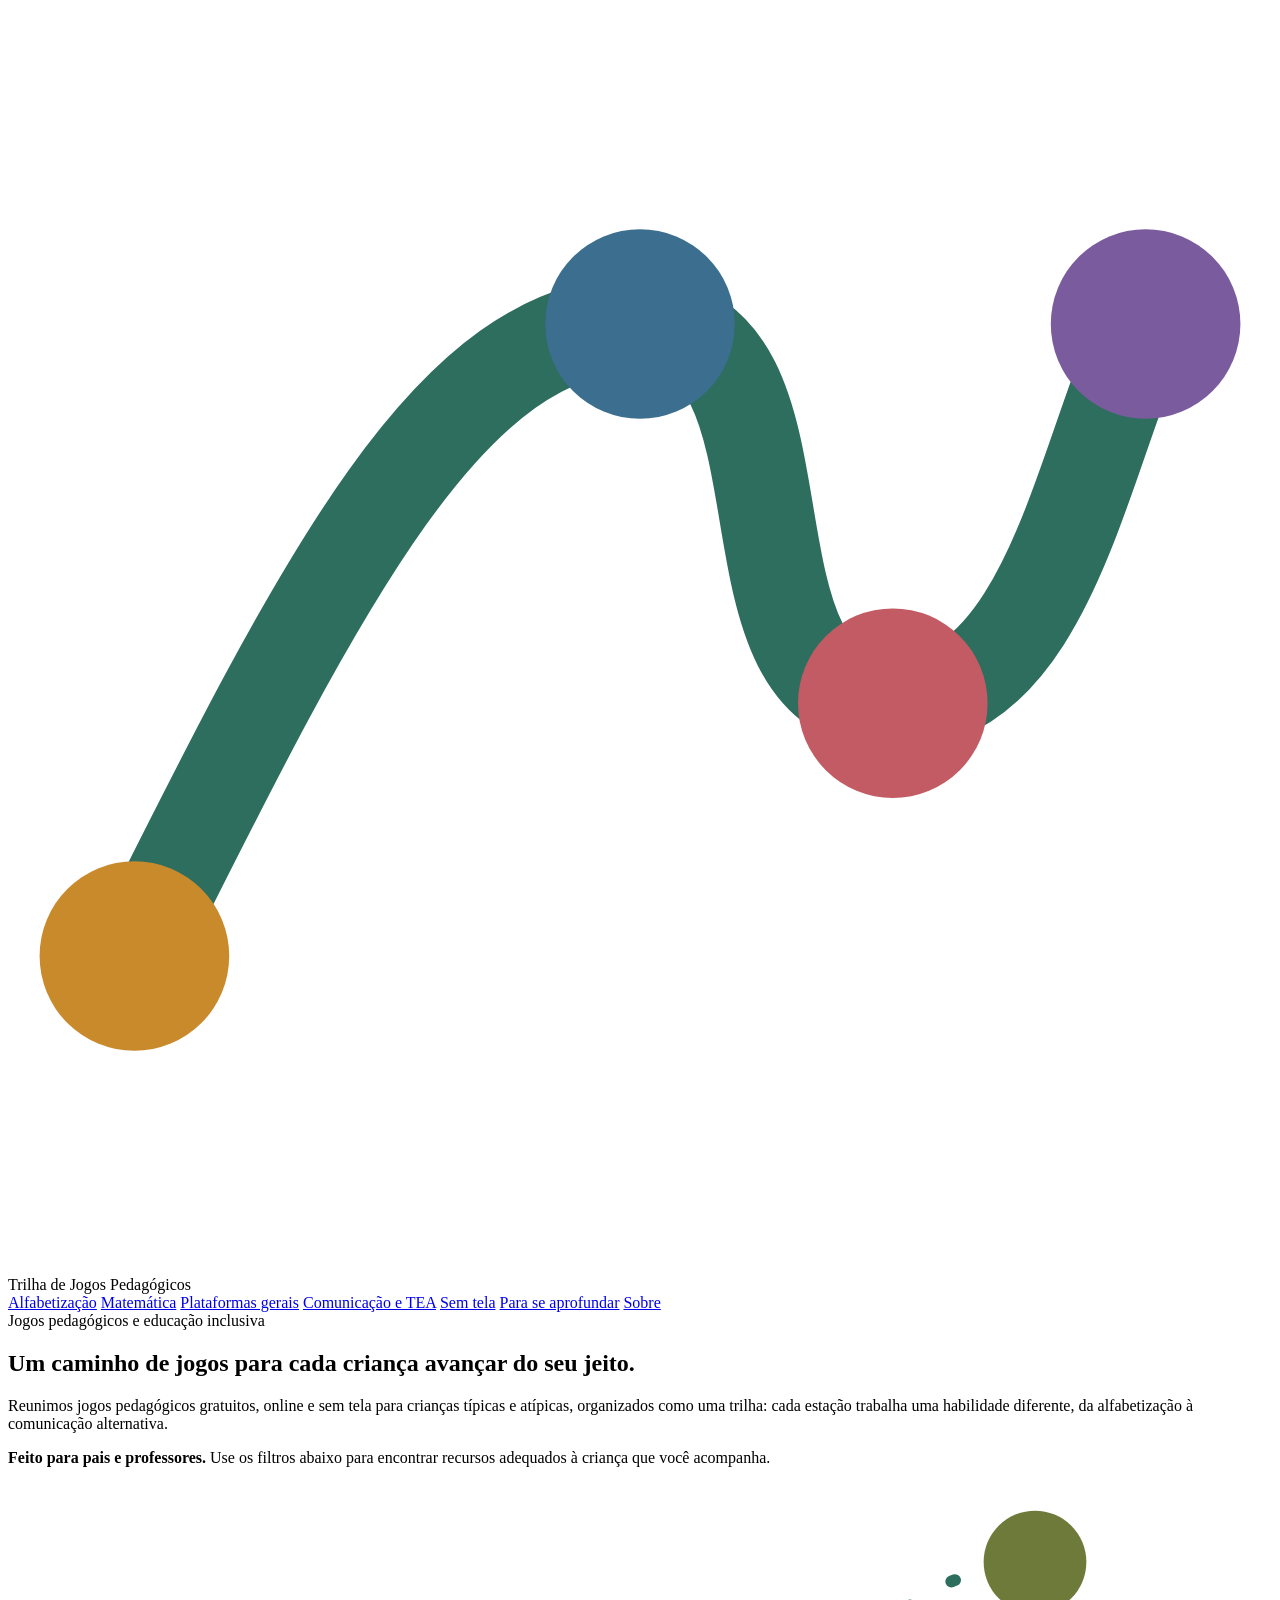
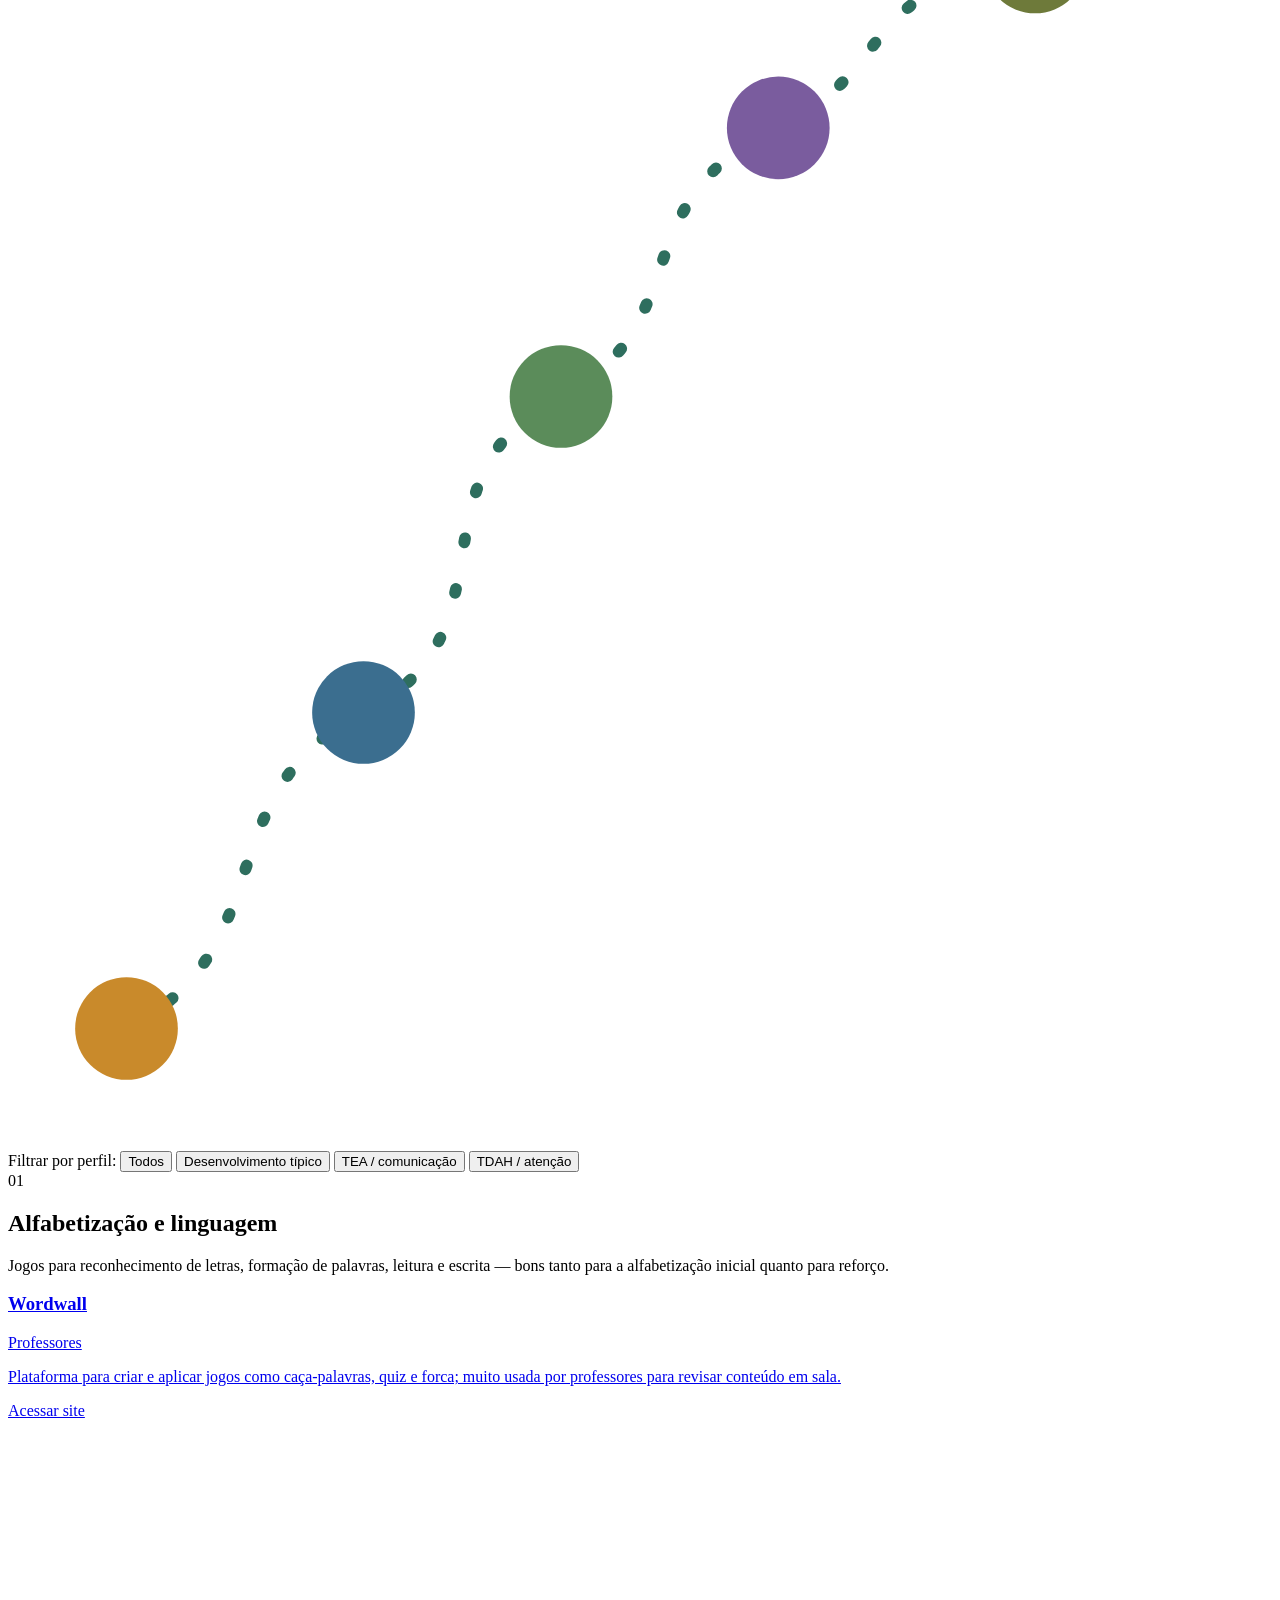
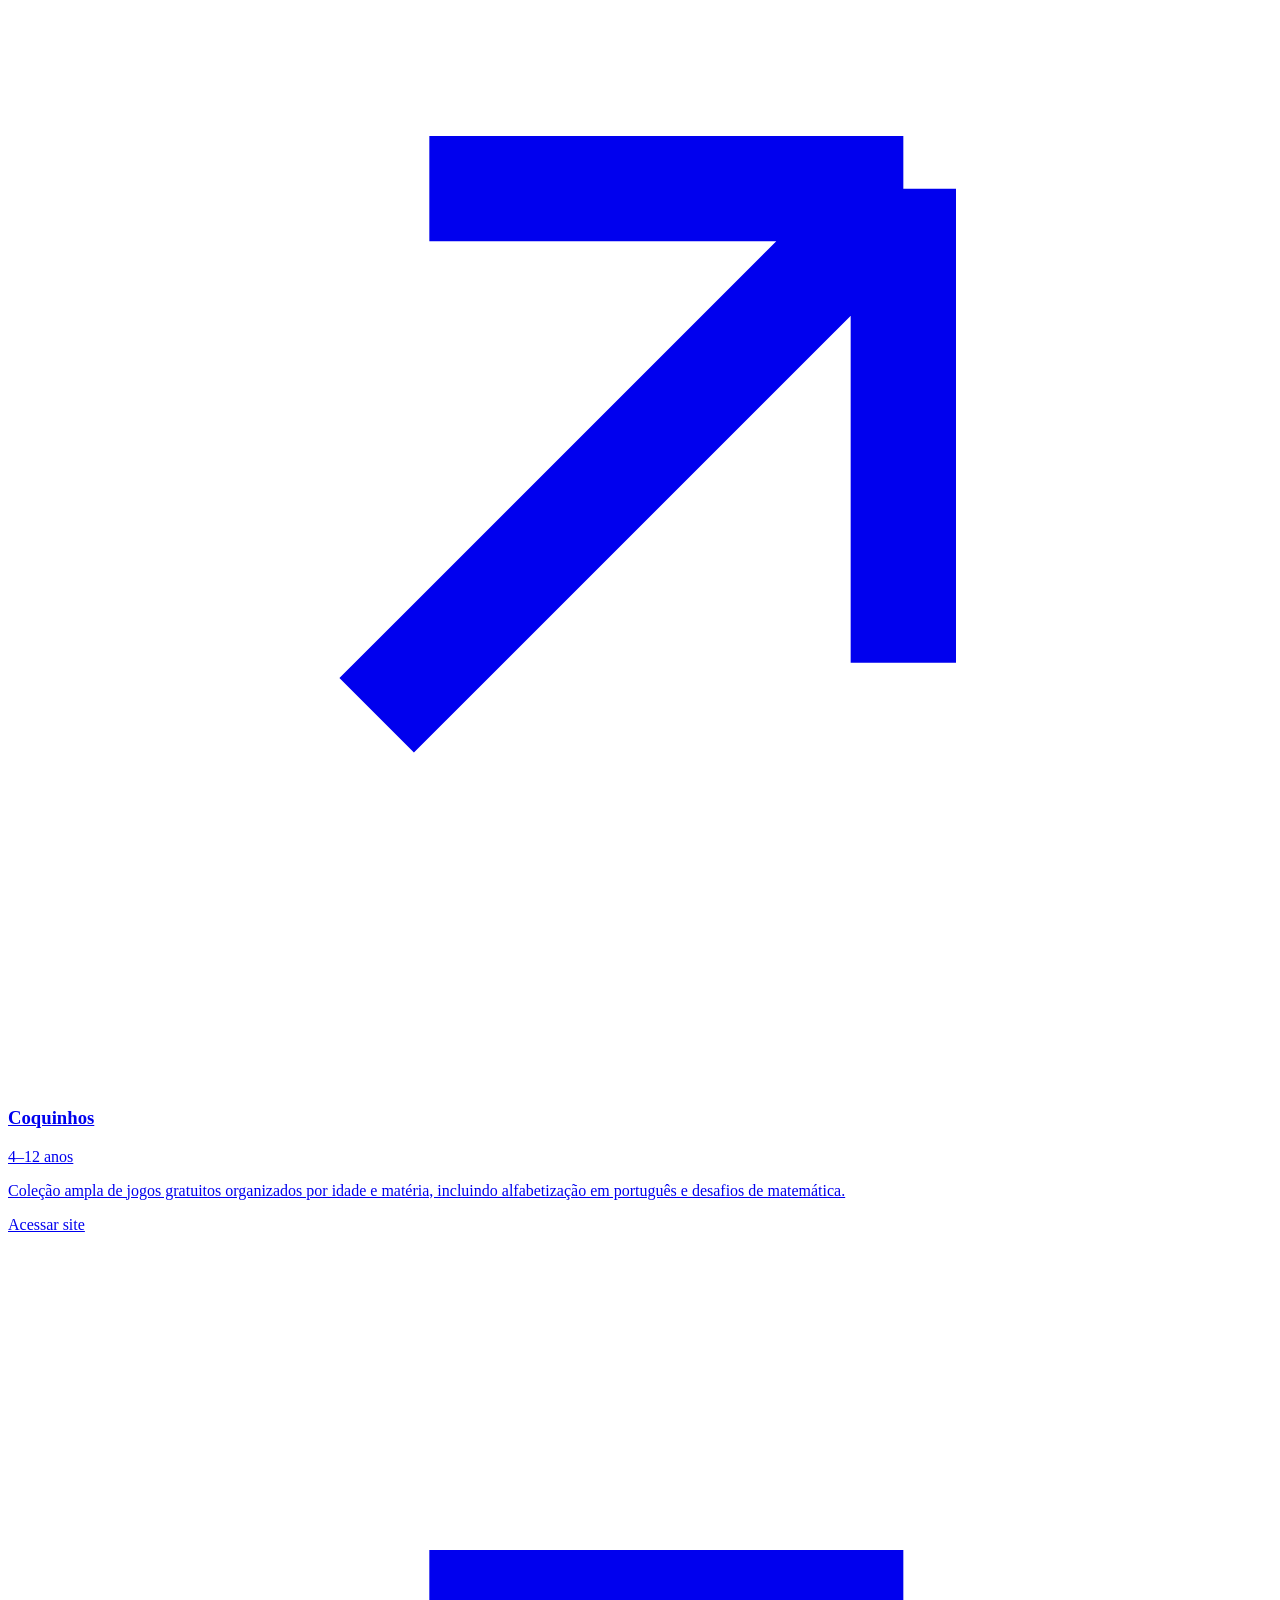
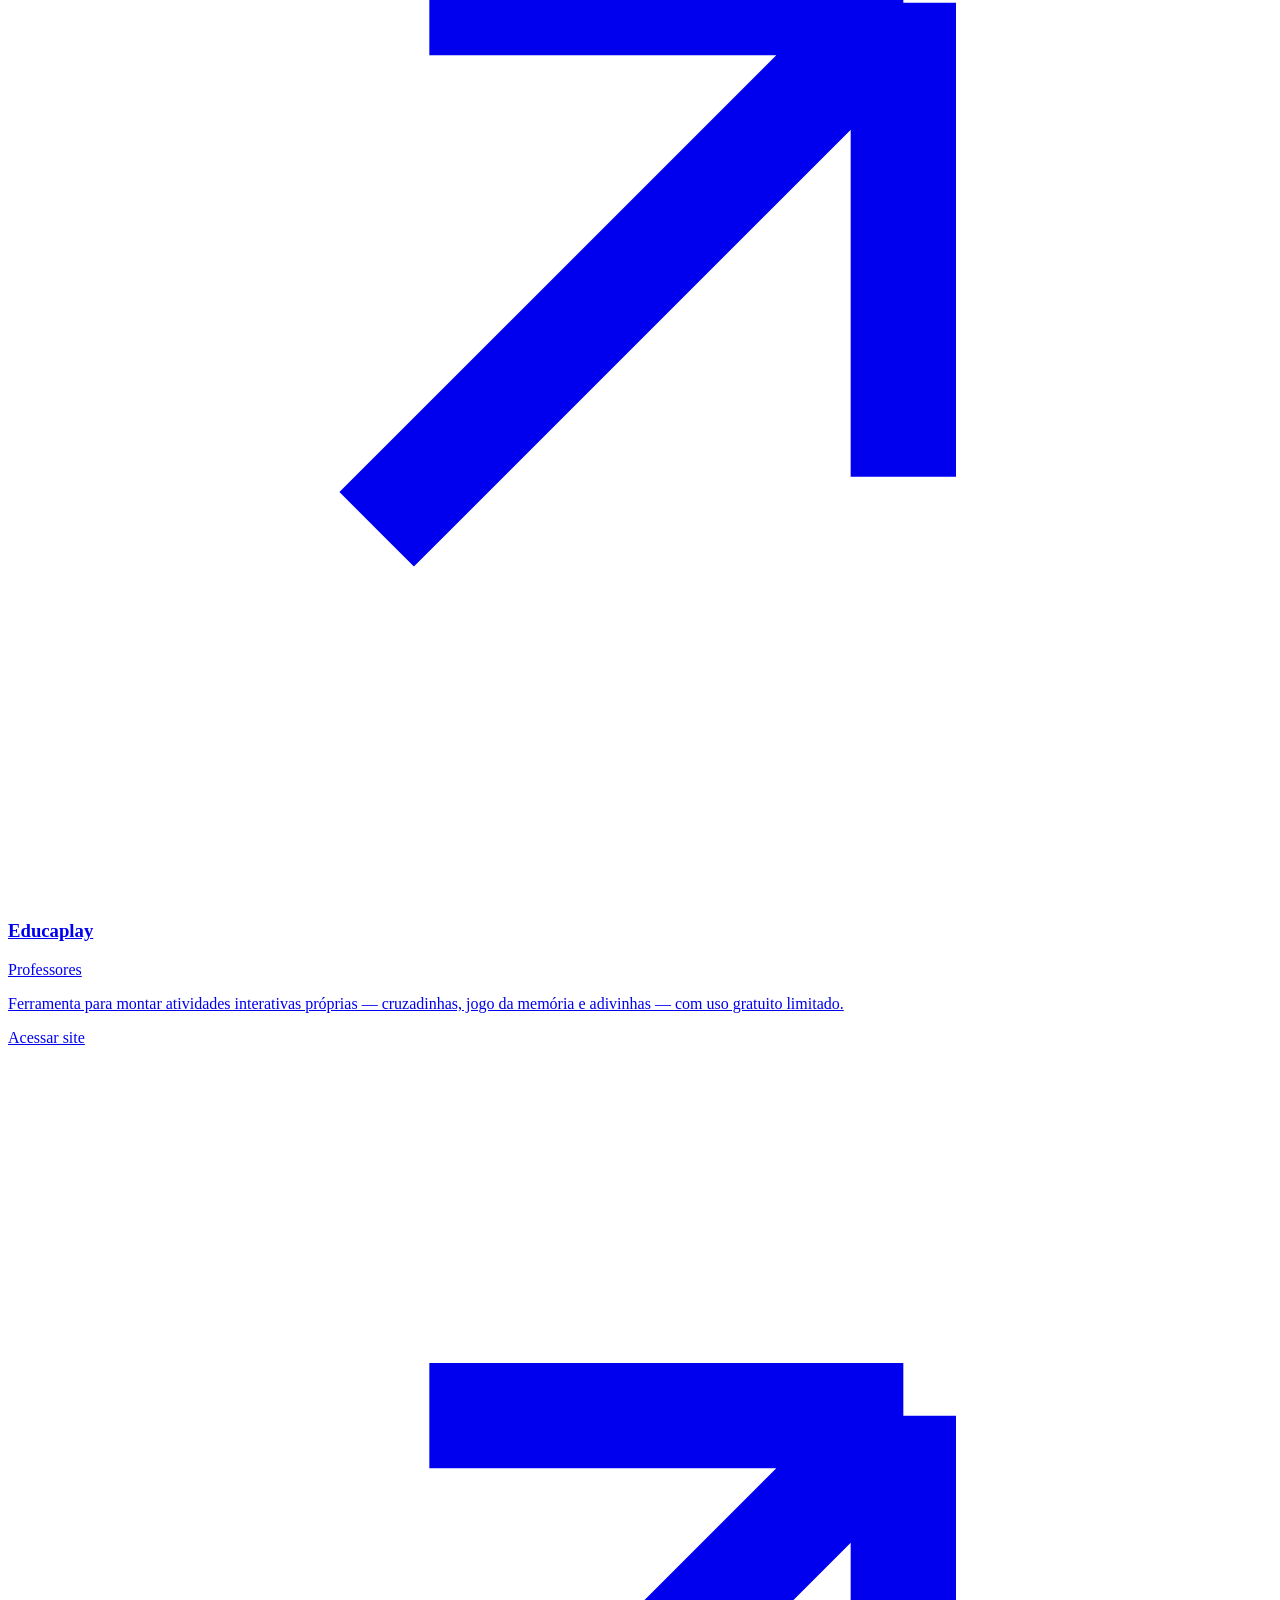
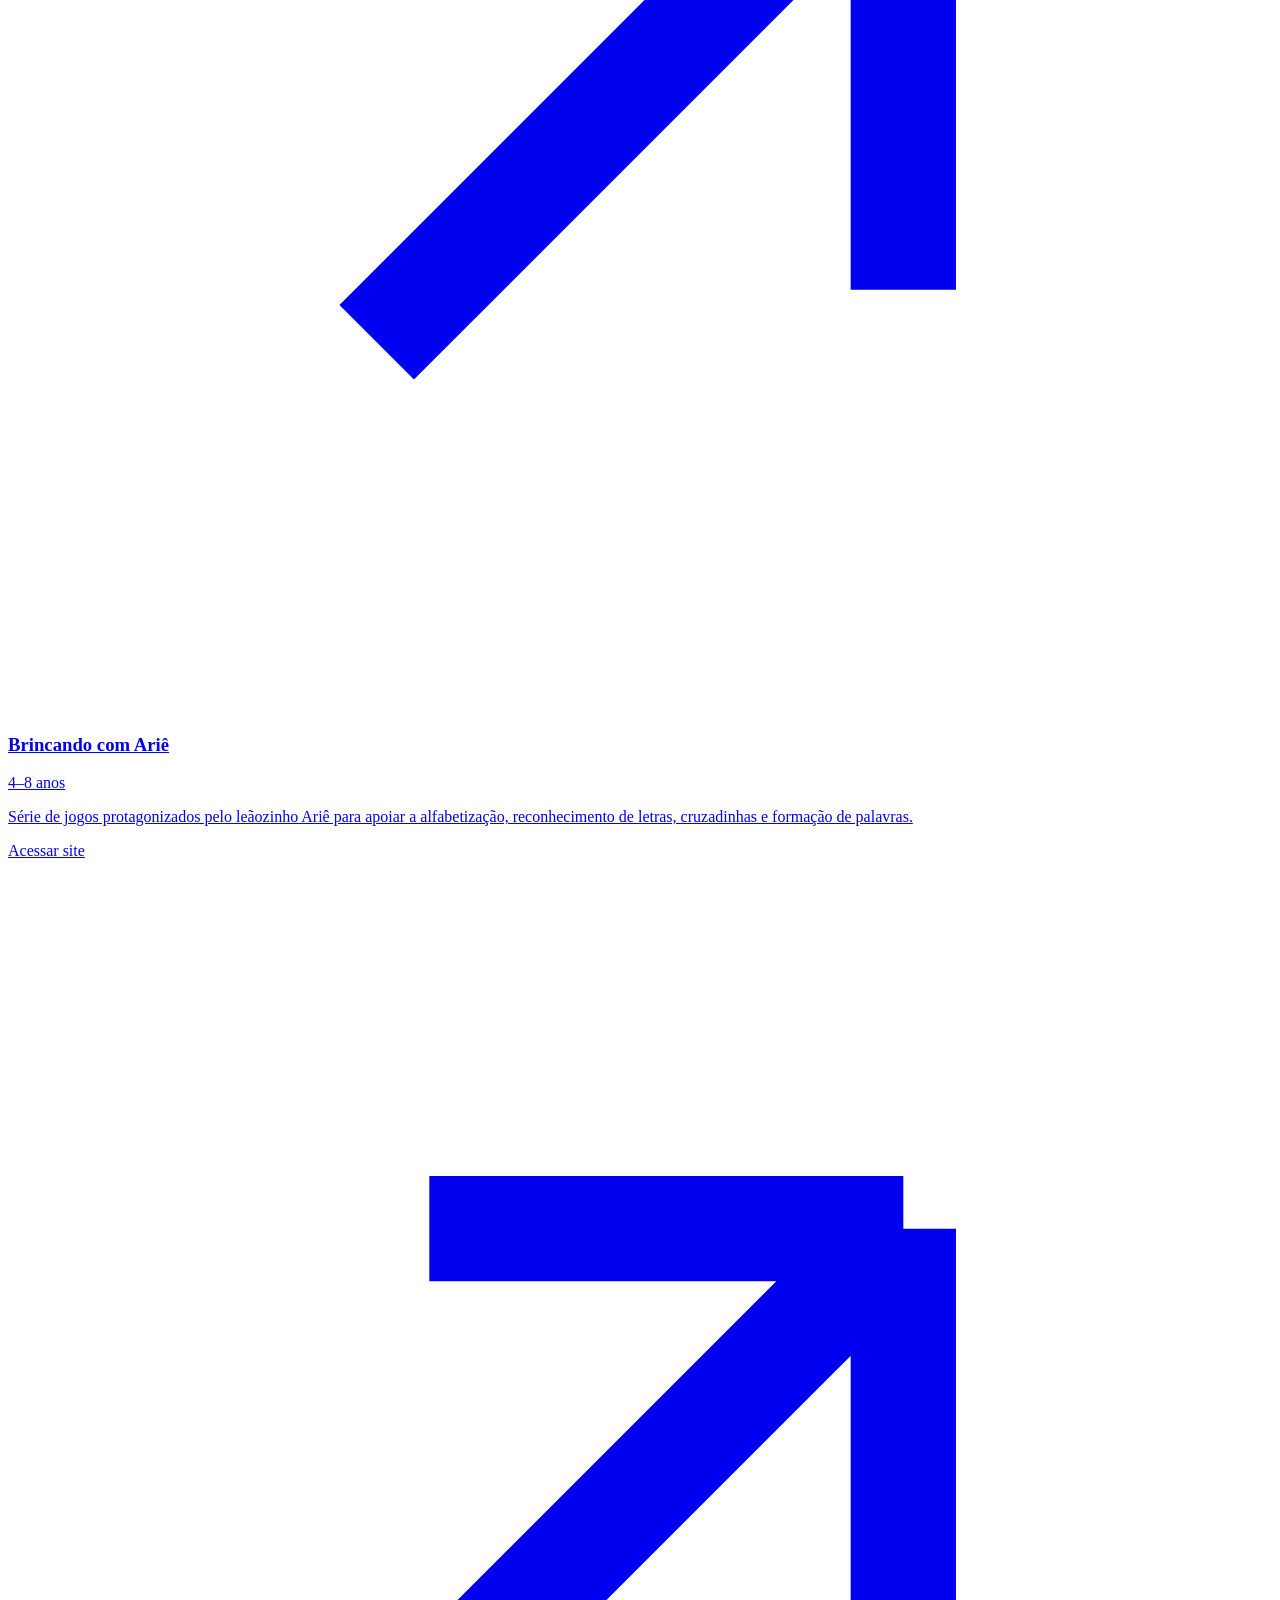
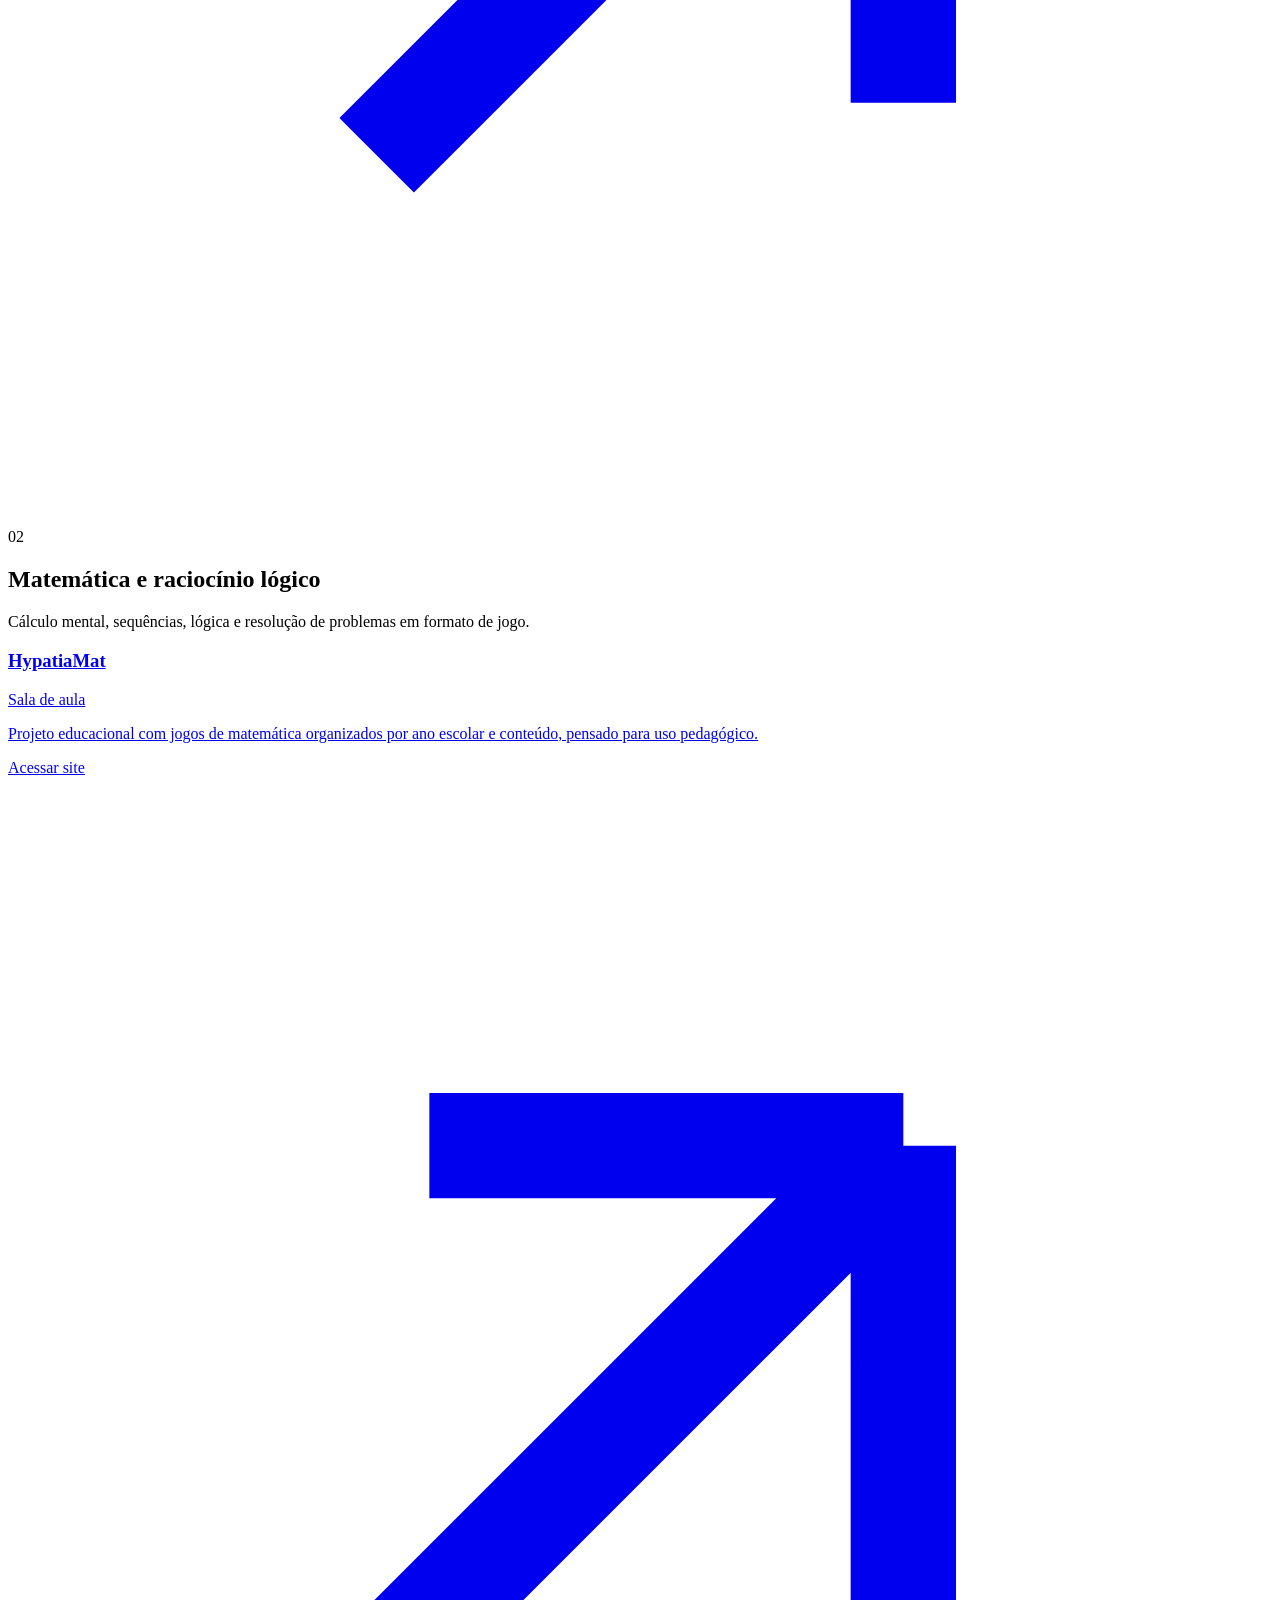
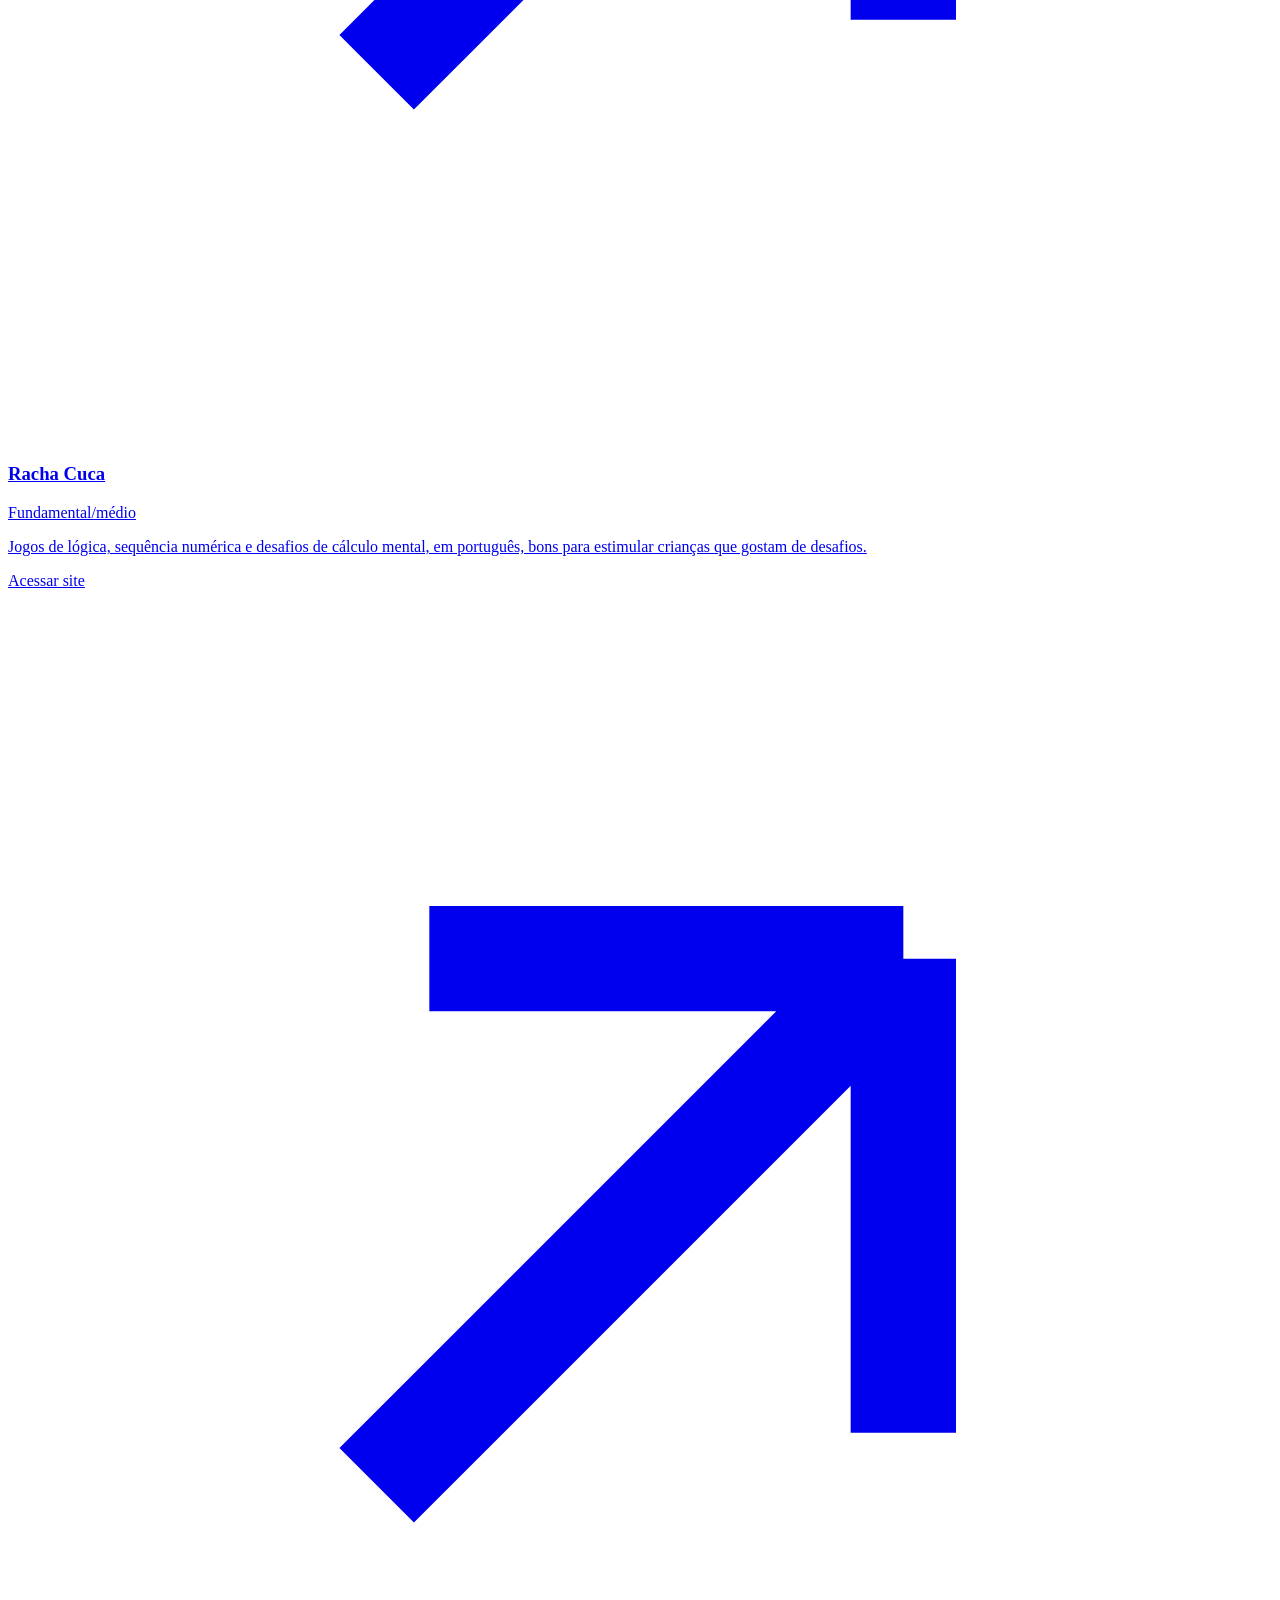
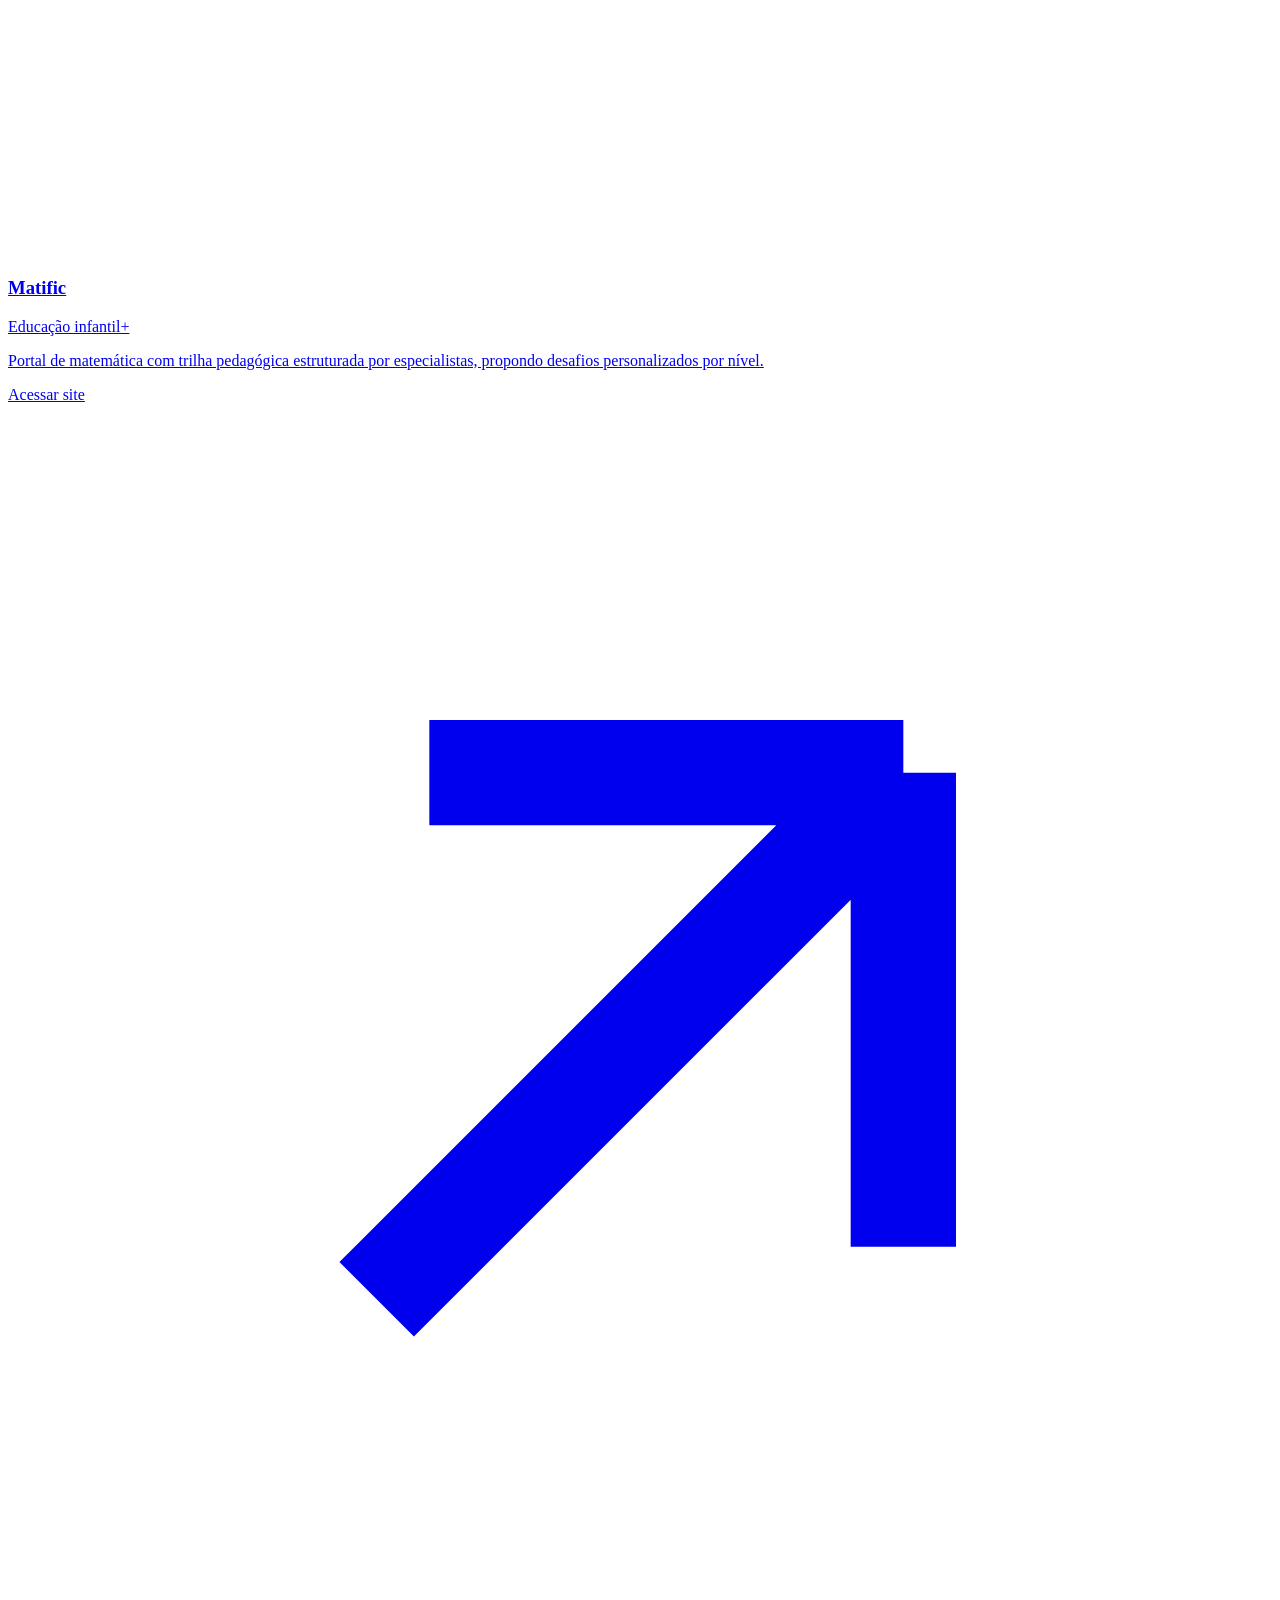
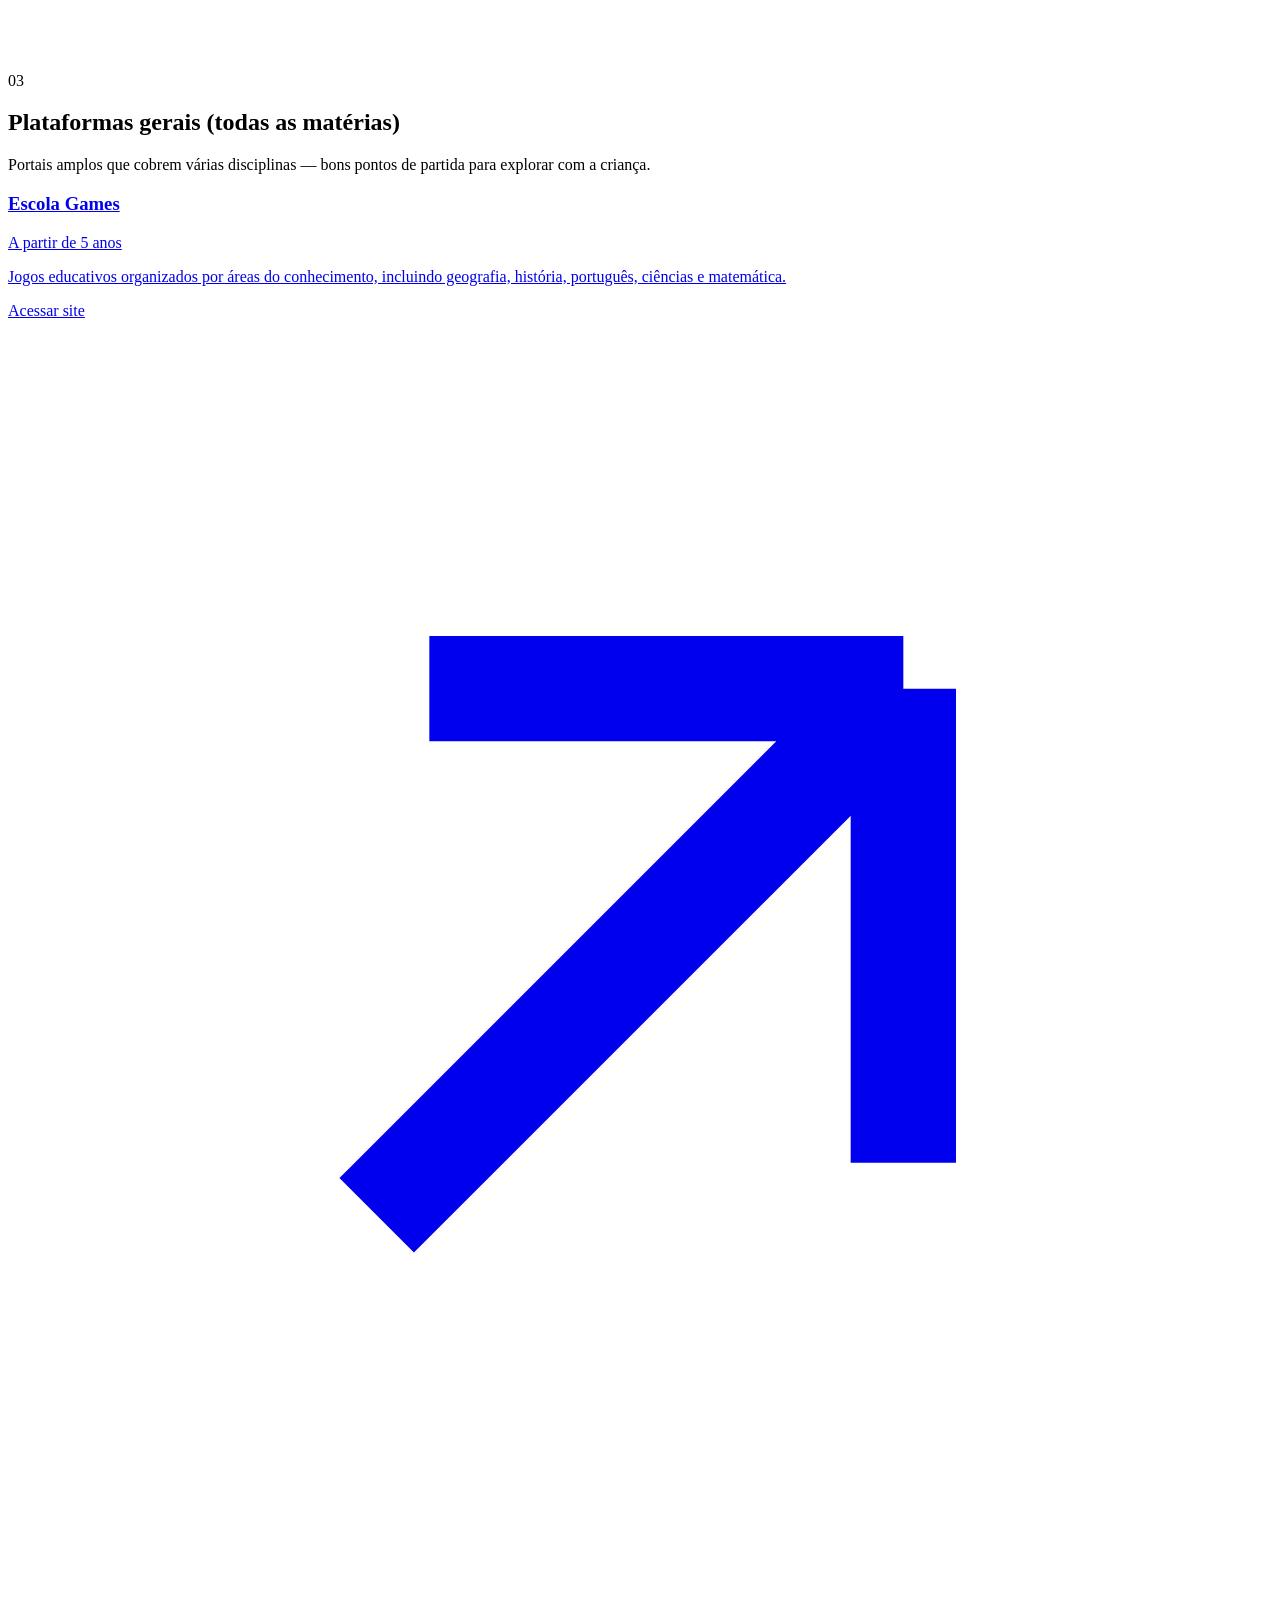
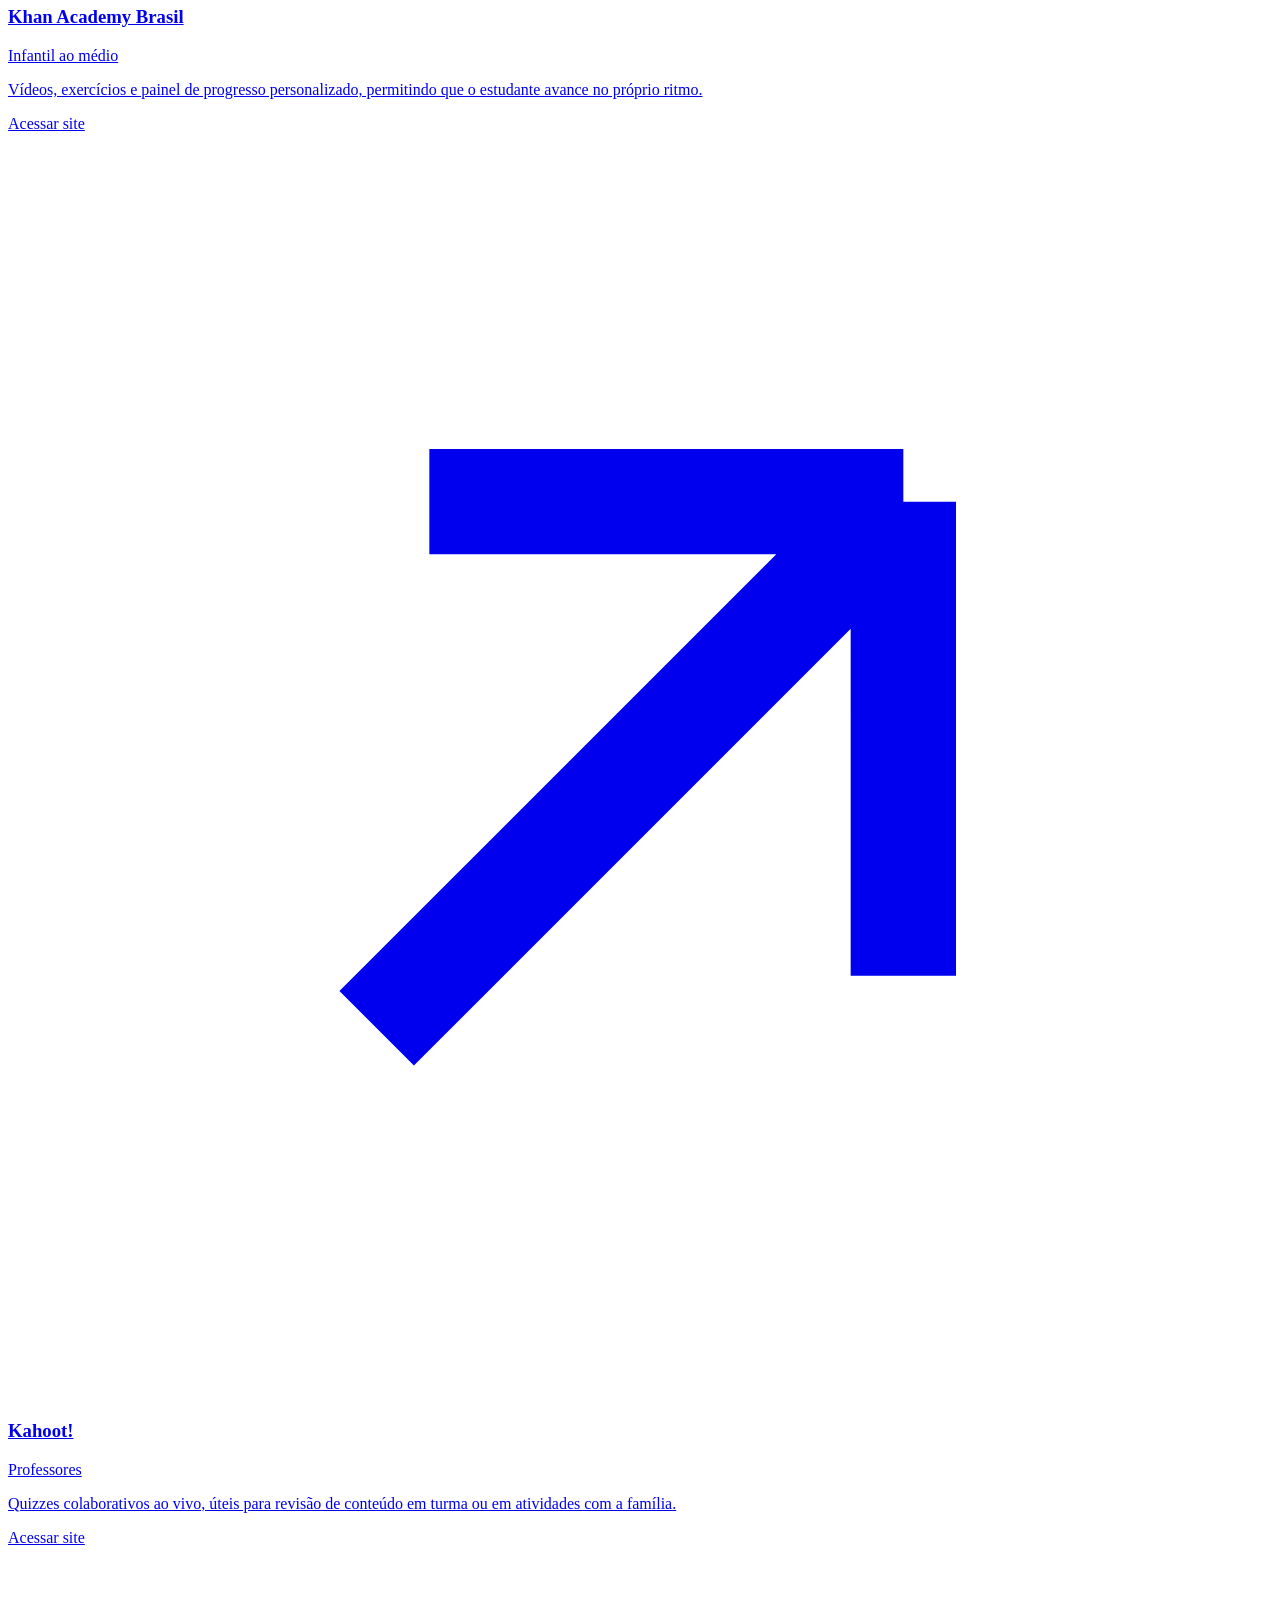
==== index.html @ 8d031e9a "Add files via upload" ====
<!DOCTYPE html>
<html lang="pt-BR">
<head>
  <meta charset="UTF-8">
  <meta name="viewport" content="width=device-width, initial-scale=1.0">
  <meta name="description" content="Trilha de Jogos Pedagógicos: jogos educativos gratuitos para pais e professores, com atividades de alfabetização, matemática, comunicação, TEA e desenvolvimento infantil.">
  <meta name="author" content="Albemara Barros de Sousa">
  <meta name="robots" content="index, follow">
  <meta name="theme-color" content="#F1F4EC">
  <!--Compartilhamento em redes sociais -->
  <meta property="og:type" content="website">
  <meta property="og:title" content="Trilha de Jogos Pedagógicos">
  <meta property="og:description" content="Jogos pedagógicos gratuitos para pais e professores, organizados por habilidades e áreas de aprendizagem.">
  <meta property="og:locale" content="pt_BR">
  <title>Trilha de Jogos Pedagógicos — para pais e professores</title>
  <!--Fontes -->
  <link rel="preconnect" href="https://fonts.googleapis.com">
  <link rel="preconnect" href="https://fonts.gstatic.com" crossorigin>
  <link href="https://fonts.googleapis.com/css2?family=Fredoka:wght@400;500;600;700&family=Work+Sans:wght@400;500;600&family=IBM+Plex+Mono:wght@500&display=swap" rel="stylesheet">
  <link rel="stylesheet" href="css/style.css">
</head>
<body>
<!-- -CABEÇALHO-->
  <header>
    <div class="wrap header-row">
      <div class="brand">
        <svg class="brand-mark" viewBox="0 0 40 40" fill="none" xmlns="http://www.w3.org/2000/svg" aria-hidden="true">
          <path d="M4 30C10 18 14 10 20 10C26 10 22 22 28 22C33 22 34 14 36 10" stroke="#2E6E5E" stroke-width="3" stroke-linecap="round" />
          <circle cx="4" cy="30" r="3" fill="#C98A2B" />
          <circle cx="20" cy="10" r="3" fill="#3B6E8F" />
          <circle cx="28" cy="22" r="3" fill="#C25B63" />
          <circle cx="36" cy="10" r="3" fill="#7A5C9E" />
        </svg>
        <span>Trilha de Jogos Pedagógicos</span>
      </div>
      <nav aria-label="Navegação principal">
        <a href="#alfabetizacao">Alfabetização</a>
        <a href="#matematica">Matemática</a>
        <a href="#gerais">Plataformas gerais</a>
        <a href="#tea">Comunicação e TEA</a>
        <a href="#semtela">Sem tela</a>
        <a href="#leitura">Para se aprofundar</a>
        <a href="#sobre">Sobre</a>
      </nav>
    </div>
  </header>

  <!--SEÇÃO PRINCIPAL-->
  <section class="hero">
    <div class="wrap hero-grid">
      <div>
        <div class="eyebrow">
        Jogos pedagógicos e educação inclusiva
        </div>
        <h1>
          Um caminho de jogos para cada criança avançar do seu jeito.
        </h1>
        <p class="lede">
          Reunimos jogos pedagógicos gratuitos, online e sem tela
          para crianças típicas e atípicas, organizados como uma trilha:
          cada estação trabalha uma habilidade diferente, da alfabetização
          à comunicação alternativa.
        </p>
        <div class="hero-note">
          <p>
            <strong>Feito para pais e professores.</strong>
            Use os filtros abaixo para encontrar recursos adequados
            à criança que você acompanha.
          </p>
        </div>
      </div>
      <svg viewBox="0 0 320 320" width="100%" height="auto" role="img" aria-label="Ilustração de uma trilha sinuosa conectando estações coloridas">
        <path d="M30 290C70 270 50 230 90 210C130 190 100 150 140 130C175 112 155 80 195 62C225 48 215 25 260 20" stroke="#2E6E5E" stroke-width="3" stroke-dasharray="1 12" stroke-linecap="round" fill="none" />
        <circle cx="30" cy="290" r="13" fill="#C98A2B" />
        <circle cx="90" cy="210" r="13" fill="#3B6E8F" />
        <circle cx="140" cy="130" r="13" fill="#5B8C5A" />
        <circle cx="195" cy="62" r="13" fill="#7A5C9E" />
        <circle cx="260" cy="20" r="13" fill="#6E7A3A" />
      </svg>
    </div>
  </section>

  <!--FILTROS-->
  <div class="wrap filters">
    <span class="label">
      Filtrar por perfil:
    </span>
    <button class="chip active" data-filter="todos">
      Todos
    </button>
    <button class="chip" data-filter="tipica">
      Desenvolvimento típico
    </button>
    <button class="chip" data-filter="tea">
      TEA / comunicação
    </button>
    <button class="chip" data-filter="tdah">
      TDAH / atenção
    </button>
  </div>

  <!--CONTEÚDO-->
  <main>
    <div class="trail-line" aria-hidden="true"></div>
    <div class="wrap">
      <!-- ALFABETIZAÇÃO -->
      <section class="estacao" id="alfabetizacao" data-audience="tipica tdah">
        <div class="estacao-head">
          <div class="marker" style="background: var(--mostarda);" aria-hidden="true">
            01
          </div>
          <h2>
            Alfabetização e linguagem
          </h2>
        </div>
        <p class="estacao-sub">
          Jogos para reconhecimento de letras, formação de palavras,
          leitura e escrita — bons tanto para a alfabetização inicial
          quanto para reforço.
        </p>
        <div class="cards">
          <a class="card" href="https://wordwall.net" target="_blank" rel="noopener noreferrer">
            <div class="card-top">
              <h3>Wordwall</h3>
              <span class="tag" style="background: var(--mostarda);">
                Professores
              </span>
            </div>
            <p>
              Plataforma para criar e aplicar jogos como caça-palavras,
              quiz e forca; muito usada por professores para revisar
              conteúdo em sala.
            </p>
            <span class="go">
              Acessar site
              <svg viewBox="0 0 24 24" fill="none" stroke="currentColor" stroke-width="2" aria-hidden="true">
                <path d="M7 17L17 7M17 7H8M17 7V16" />
              </svg>
            </span>
          </a>
          <a class="card" href="https://www.coquinhos.com" target="_blank" rel="noopener noreferrer">
            <div class="card-top">
              <h3>Coquinhos</h3>
              <span class="tag" style="background: var(--mostarda);">
                4–12 anos
              </span>
            </div>
            <p>
              Coleção ampla de jogos gratuitos organizados por idade
              e matéria, incluindo alfabetização em português e
              desafios de matemática.
            </p>
            <span class="go">
              Acessar site
              <svg viewBox="0 0 24 24" fill="none" stroke="currentColor" stroke-width="2" aria-hidden="true">
                <path d="M7 17L17 7M17 7H8M17 7V16" />
              </svg>
            </span>
          </a>
          <a class="card" href="https://www.educaplay.com" target="_blank" rel="noopener noreferrer">
            <div class="card-top">
              <h3>Educaplay</h3>
              <span class="tag" style="background: var(--mostarda);">
                Professores
              </span>
            </div>
            <p>
              Ferramenta para montar atividades interativas próprias —
              cruzadinhas, jogo da memória e adivinhas — com uso
              gratuito limitado.
            </p>
            <span class="go">
              Acessar site
              <svg viewBox="0 0 24 24" fill="none" stroke="currentColor" stroke-width="2" aria-hidden="true">
                <path d="M7 17L17 7M17 7H8M17 7V16" />
              </svg>
            </span>
          </a>  
        <a class="card" href="https://brincandocomarie.com.br/" target="_blank" rel="noopener noreferrer">
            <div class="card-top">
              <h3>Brincando com Ariê</h3>
              <span class="tag" style="background: var(--mostarda);">
                4–8 anos
              </span>
            </div>
            <p>
              Série de jogos protagonizados pelo leãozinho Ariê para
              apoiar a alfabetização, reconhecimento de letras,
              cruzadinhas e formação de palavras.
            </p>
            <span class="go">
              Acessar site
              <svg viewBox="0 0 24 24" fill="none" stroke="currentColor" stroke-width="2" aria-hidden="true">
                <path d="M7 17L17 7M17 7H8M17 7V16" />
              </svg>
            </span>
          </a>
        </div>
      </section>
      <!-- MATEMÁTICA -->
      <section class="estacao" id="matematica" data-audience="tipica tdah">
        <div class="estacao-head">
          <div class="marker" style="background: var(--azul);" aria-hidden="true">
            02
          </div>
          <h2>
            Matemática e raciocínio lógico
          </h2>
        </div>
        <p class="estacao-sub">
          Cálculo mental, sequências, lógica e resolução de problemas
          em formato de jogo.
        </p>
        <div class="cards">
          <a class="card" href="https://www.hypatiamat.com" target="_blank" rel="noopener noreferrer">
            <div class="card-top">
              <h3>HypatiaMat</h3>
              <span class="tag" style="background: var(--azul);">
                Sala de aula
              </span>
            </div>
            <p>
              Projeto educacional com jogos de matemática organizados
              por ano escolar e conteúdo, pensado para uso pedagógico.
            </p>
            <span class="go">
              Acessar site
              <svg viewBox="0 0 24 24" fill="none" stroke="currentColor" stroke-width="2" aria-hidden="true">
                <path d="M7 17L17 7M17 7H8M17 7V16" />
              </svg>
            </span>
          </a>
          <a class="card" href="https://www.rachacuca.com.br" target="_blank" rel="noopener noreferrer">
            <div class="card-top">
              <h3>Racha Cuca</h3>
              <span class="tag" style="background: var(--azul);">
                Fundamental/médio
              </span>
            </div>
            <p>
              Jogos de lógica, sequência numérica e desafios de cálculo
              mental, em português, bons para estimular crianças que
              gostam de desafios.
            </p>
            <span class="go">
              Acessar site
              <svg viewBox="0 0 24 24" fill="none" stroke="currentColor" stroke-width="2" aria-hidden="true">
                <path d="M7 17L17 7M17 7H8M17 7V16" />
              </svg>
            </span>
          </a>
          <a class="card" href="https://www.matific.com" target="_blank" rel="noopener noreferrer">
            <div class="card-top">
              <h3>Matific</h3>
              <span class="tag" style="background: var(--azul);">
                Educação infantil+
              </span>
            </div>
            <p>
              Portal de matemática com trilha pedagógica estruturada
              por especialistas, propondo desafios personalizados
              por nível.
            </p>
            <span class="go">
              Acessar site
              <svg viewBox="0 0 24 24" fill="none" stroke="currentColor" stroke-width="2" aria-hidden="true">
                <path d="M7 17L17 7M17 7H8M17 7V16" />
              </svg>
            </span>
          </a>
        </div>
      </section>
      <!--PLATAFORMAS GERAIS-->
      <section class="estacao" id="gerais" data-audience="tipica tdah">
        <div class="estacao-head">
          <div class="marker" style="background: var(--verde);" aria-hidden="true">
            03
          </div>
          <h2>
            Plataformas gerais (todas as matérias)
          </h2>
        </div>
        <p class="estacao-sub">
          Portais amplos que cobrem várias disciplinas — bons pontos
          de partida para explorar com a criança.
        </p>
        <div class="cards">
          <a class="card" href="https://www.escolagames.com.br" target="_blank" rel="noopener noreferrer">
            <div class="card-top">
              <h3>Escola Games</h3>
              <span class="tag" style="background: var(--verde);">
                A partir de 5 anos
              </span>
            </div>
            <p>
              Jogos educativos organizados por áreas do conhecimento,
              incluindo geografia, história, português, ciências
              e matemática.
            </p>
            <span class="go">
              Acessar site
              <svg viewBox="0 0 24 24" fill="none" stroke="currentColor" stroke-width="2" aria-hidden="true">
                <path d="M7 17L17 7M17 7H8M17 7V16" />
              </svg>
            </span>
          </a>
          <a class="card" href="https://pt.khanacademy.org" target="_blank" rel="noopener noreferrer">
            <div class="card-top">
              <h3>Khan Academy Brasil</h3>
              <span class="tag" style="background: var(--verde);">
                Infantil ao médio
              </span>
            </div>
            <p>
              Vídeos, exercícios e painel de progresso personalizado,
              permitindo que o estudante avance no próprio ritmo.
            </p>
            <span class="go">
              Acessar site
              <svg viewBox="0 0 24 24" fill="none" stroke="currentColor" stroke-width="2" aria-hidden="true">
                <path d="M7 17L17 7M17 7H8M17 7V16" />
              </svg>
            </span>
          </a>
          <a class="card" href="https://kahoot.com" target="_blank" rel="noopener noreferrer">
            <div class="card-top">
              <h3>Kahoot!</h3>
              <span class="tag" style="background: var(--verde);">
                Professores
              </span>
            </div>
            <p>
              Quizzes colaborativos ao vivo, úteis para revisão de
              conteúdo em turma ou em atividades com a família.
            </p>
            <span class="go">
              Acessar site
              <svg viewBox="0 0 24 24" fill="none" stroke="currentColor" stroke-width="2" aria-hidden="true">
                <path d="M7 17L17 7M17 7H8M17 7V16" />
              </svg>
            </span>
          </a>
          <a class="card" href="https://www.ludoeducativo.com.br" target="_blank" rel="noopener noreferrer">
            <div class="card-top">
              <h3>Ludo Educativo</h3>
              <span class="tag" style="background: var(--verde);">
                Fundamental
              </span>
            </div>
            <p>
              Jogos educativos envolvendo diferentes temas e
              disciplinas escolares.
            </p>
            <span class="go">
              Acessar site
              <svg viewBox="0 0 24 24" fill="none" stroke="currentColor" stroke-width="2" aria-hidden="true">
                <path d="M7 17L17 7M17 7H8M17 7V16" />
              </svg>
            </span>
          </a>
        </div>
      </section>
      <!-- TEA -->
      <section class="estacao" id="tea" data-audience="tea">
        <div class="estacao-head">
          <div class="marker" style="background: var(--roxo);" aria-hidden="true">
            04
          </div>
          <h2>
            Comunicação e desenvolvimento (TEA)
          </h2>
        </div>
        <p class="estacao-sub">
          Recursos pensados para apoiar crianças no espectro autista,
          incluindo atividades pedagógicas e comunicação por pictogramas.
        </p>
        <div class="cards">
          <a class="card" href="https://www.autigames.com.br" target="_blank" rel="noopener noreferrer">
            <div class="card-top">
              <h3>Autigames</h3>
              <span class="tag" style="background: var(--roxo);">
                TEA
              </span>
            </div>
            <p>
              Plataforma brasileira de jogos digitais voltados ao
              desenvolvimento de habilidades sociais e emocionais.
            </p>
            <span class="go">
              Acessar site
              <svg viewBox="0 0 24 24" fill="none" stroke="currentColor" stroke-width="2" aria-hidden="true">
                <path d="M7 17L17 7M17 7H8M17 7V16" />
              </svg>
            </span>
          </a>
          <a class="card" href="https://plataformateajudo.com.br" target="_blank" rel="noopener noreferrer">
            <div class="card-top">
              <h3>Plataforma TeAjudo</h3>
              <span class="tag" style="background: var(--roxo);">
                TEA
              </span>
            </div>
            <p>
              Reúne atividades pedagógicas voltadas a pessoas autistas,
              incluindo percepção visual, expressões faciais e rotina.
            </p>
            <span class="go">
              Acessar site
              <svg viewBox="0 0 24 24" fill="none" stroke="currentColor" stroke-width="2" aria-hidden="true">
                <path d="M7 17L17 7M17 7H8M17 7V16" />
              </svg>
            </span>
          </a>
          <a class="card" href="https://www.arasaac.org" target="_blank" rel="noopener noreferrer">
            <div class="card-top">
              <h3>ARASAAC</h3>
              <span class="tag" style="background: var(--roxo);">
                CAA
              </span>
            </div>
            <p>
              Banco de pictogramas para Comunicação Aumentativa e
              Alternativa (CAA), utilizado em recursos de comunicação.
            </p>
            <span class="go">
              Acessar site
              <svg viewBox="0 0 24 24" fill="none" stroke="currentColor" stroke-width="2" aria-hidden="true">
                <path d="M7 17L17 7M17 7H8M17 7V16" />
              </svg>
            </span>
          </a>
        </div>
      </section>
      <!-- SEM TELA -->
      <section class="estacao" id="semtela" data-audience="tipica tea tdah">
        <div class="estacao-head">
          <div class="marker" style="background: var(--oliva);" aria-hidden="true">
            05
          </div>
          <h2>
            Sem tela
          </h2>
        </div>
        <p class="estacao-sub">
          Jogos e atividades que não usam internet nem tela — bons
          para intercalar com o tempo de tela e variar os estímulos.
        </p>
        <div class="cards">
          <div class="card static">
            <div class="card-top">
              <h3>Jogos de tabuleiro clássicos</h3>
              <span class="tag" style="background: var(--oliva);">
                Todas as idades
              </span>
            </div>
            <p>
              Dominó, damas, xadrez e jogo da memória físico podem
              trabalhar memória, planejamento e espera da vez.
            </p>
          </div>
          <div class="card static">
            <div class="card-top">
              <h3>Jogos de estratégia em família</h3>
              <span class="tag" style="background: var(--oliva);">
                A partir de 6 anos
              </span>
            </div>
            <p>
              Jogos de estratégia permitem trabalhar planejamento,
              regras e convivência em atividades sem tela.
            </p>
          </div>
          <div class="card static">
            <div class="card-top">
              <h3>Jogos cooperativos</h3>
              <span class="tag" style="background: var(--oliva);">
                TEA
              </span>
            </div>
            <p>
              Jogos cooperativos podem favorecer momentos de
              interação e participação conjunta.
            </p>
          </div>
          <div class="card static">
            <div class="card-top">
              <h3>Atividades sensoriais</h3>
              <span class="tag" style="background: var(--oliva);">
                TEA / TDAH
              </span>
            </div>
            <p>
              Massinha, areia cinética e caixas sensoriais podem ser
              utilizadas como atividades complementares.
            </p>
          </div>
          <div class="card static">
            <div class="card-top">
              <h3>Jogos de movimento</h3>
              <span class="tag" style="background: var(--oliva);">
                TDAH
              </span>
            </div>
            <p>
              Estátua, morto-vivo e circuitos com regras simples
              combinam movimento e atenção.
            </p>
          </div>
          <a class="card" href="https://www.twinkl.pt/blog/12-atividades-para-criancas-com-tdah" target="_blank" rel="noopener noreferrer">
            <div class="card-top">
              <h3>Twinkl — atividades para imprimir</h3>
              <span class="tag" style="background: var(--oliva);">
                Imprimível
              </span>
            </div>
            <p>
              Artigo com ideias e materiais para atividades em casa
              ou na escola.
            </p>
            <span class="go">
              Ler artigo
              <svg viewBox="0 0 24 24" fill="none" stroke="currentColor" stroke-width="2" aria-hidden="true">
                <path d="M7 17L17 7M17 7H8M17 7V16" />
              </svg>
            </span>
          </a>
          <a class="card" href="https://www.canva.com" target="_blank" rel="noopener noreferrer">
            <div class="card-top">
              <h3>Canva</h3>
              <span class="tag" style="background: var(--oliva);">
                Criar material
              </span>
            </div>
            <p>
              Ferramenta para criar fichas, cartas e materiais
              educativos para impressão.
            </p>
            <span class="go">
              Acessar site
              <svg viewBox="0 0 24 24" fill="none" stroke="currentColor" stroke-width="2" aria-hidden="true">
                <path d="M7 17L17 7M17 7H8M17 7V16" />
              </svg>
            </span>
          </a>
        </div>
      </section>
      <!-- LEITURA -->
      <section class="estacao" id="leitura" data-audience="tipica tea tdah">
        <div class="estacao-head">
          <div class="marker" style="background: var(--coral);" aria-hidden="true">
            06
          </div>
          <h2>
            Para se aprofundar
          </h2>
        </div>
        <p class="estacao-sub">
          Leituras para pais e professores sobre o uso de jogos e
          tecnologia no desenvolvimento e na educação.
        </p>
        <div class="leitura">
          <a href="https://theconversation.com/pictogramas-que-dao-voz-conheca-a-comunicacao-alternativa-para-pessoas-com-autismo-277933" target="_blank" rel="noopener noreferrer">
            <span class="leitura-title">
              Pictogramas que dão voz: comunicação alternativa para
              pessoas com autismo — The Conversation
            </span>
            <p>
              Texto sobre Comunicação Aumentativa e Alternativa
              e o uso de pictogramas.
            </p>
          </a>
          <a href="https://proximal.unicarioca.edu.br/portal/material-didatico-estrategias-e-jogos-educacionais-para-criancas-com-tdah/" target="_blank" rel="noopener noreferrer">
            <span class="leitura-title">
              Gamificação e tecnologias digitais como apoio a pais
              de crianças com TDAH
            </span>
            <p>
              Material didático sobre estratégias gamificadas e
              atividades educacionais.
            </p>
          </a>
        </div>
      </section>
    </div>
  </main>

  <!-- SOBRE-->
  <section class="about" id="sobre">
    <div class="wrap">
      <div class="autoria">
        <p class="eyebrow-plain">
          Trabalho de Conclusão de Curso
        </p>
        <h2>
          Jogos digitais interativos no ensino de ciências e matemática
          para estudantes com TEA
        </h2>
        <p class="autoria-meta">
          Albemara Barros de Sousa · IFPA — Campus Marabá Industrial ·
          Orientador: Prof. Dr Samuel Antonio Silva do Rosário
        </p>
      </div>
    </div>
    <div class="wrap about-grid">
      <div>
        <h2>
          Sobre esta trilha
        </h2>
        <p>
          Este site foi desenvolvido como parte do TCC,
          reunindo jogos pedagógicos gratuitos, online e sem tela
          como ponto de partida para pais e professores.
          Os jogos ficam hospedados em sites de terceiros,
          clicar em uma estação pode levar o usuário para fora
          deste site.
        </p>
        <p>
          A trilha continua crescendo: novas estações e jogos
          podem ser adicionados conforme surgem boas indicações.
        </p>
      </div>
    </div>
  </section>
  <!--RODAPÉ-->
  <footer>
    <p class="wrap">
      TRILHA DE JOGOS PEDAGÓGICOS — TCC DE ALBEMARA BARROS DE SOUSA ·
      IFPA — CAMPUS MARABÁ INDUSTRIAL
    </p>
  </footer>
  <!-- JAVASCRIPT-->
  <script src="js/script.js"></script>
</body>
</html>
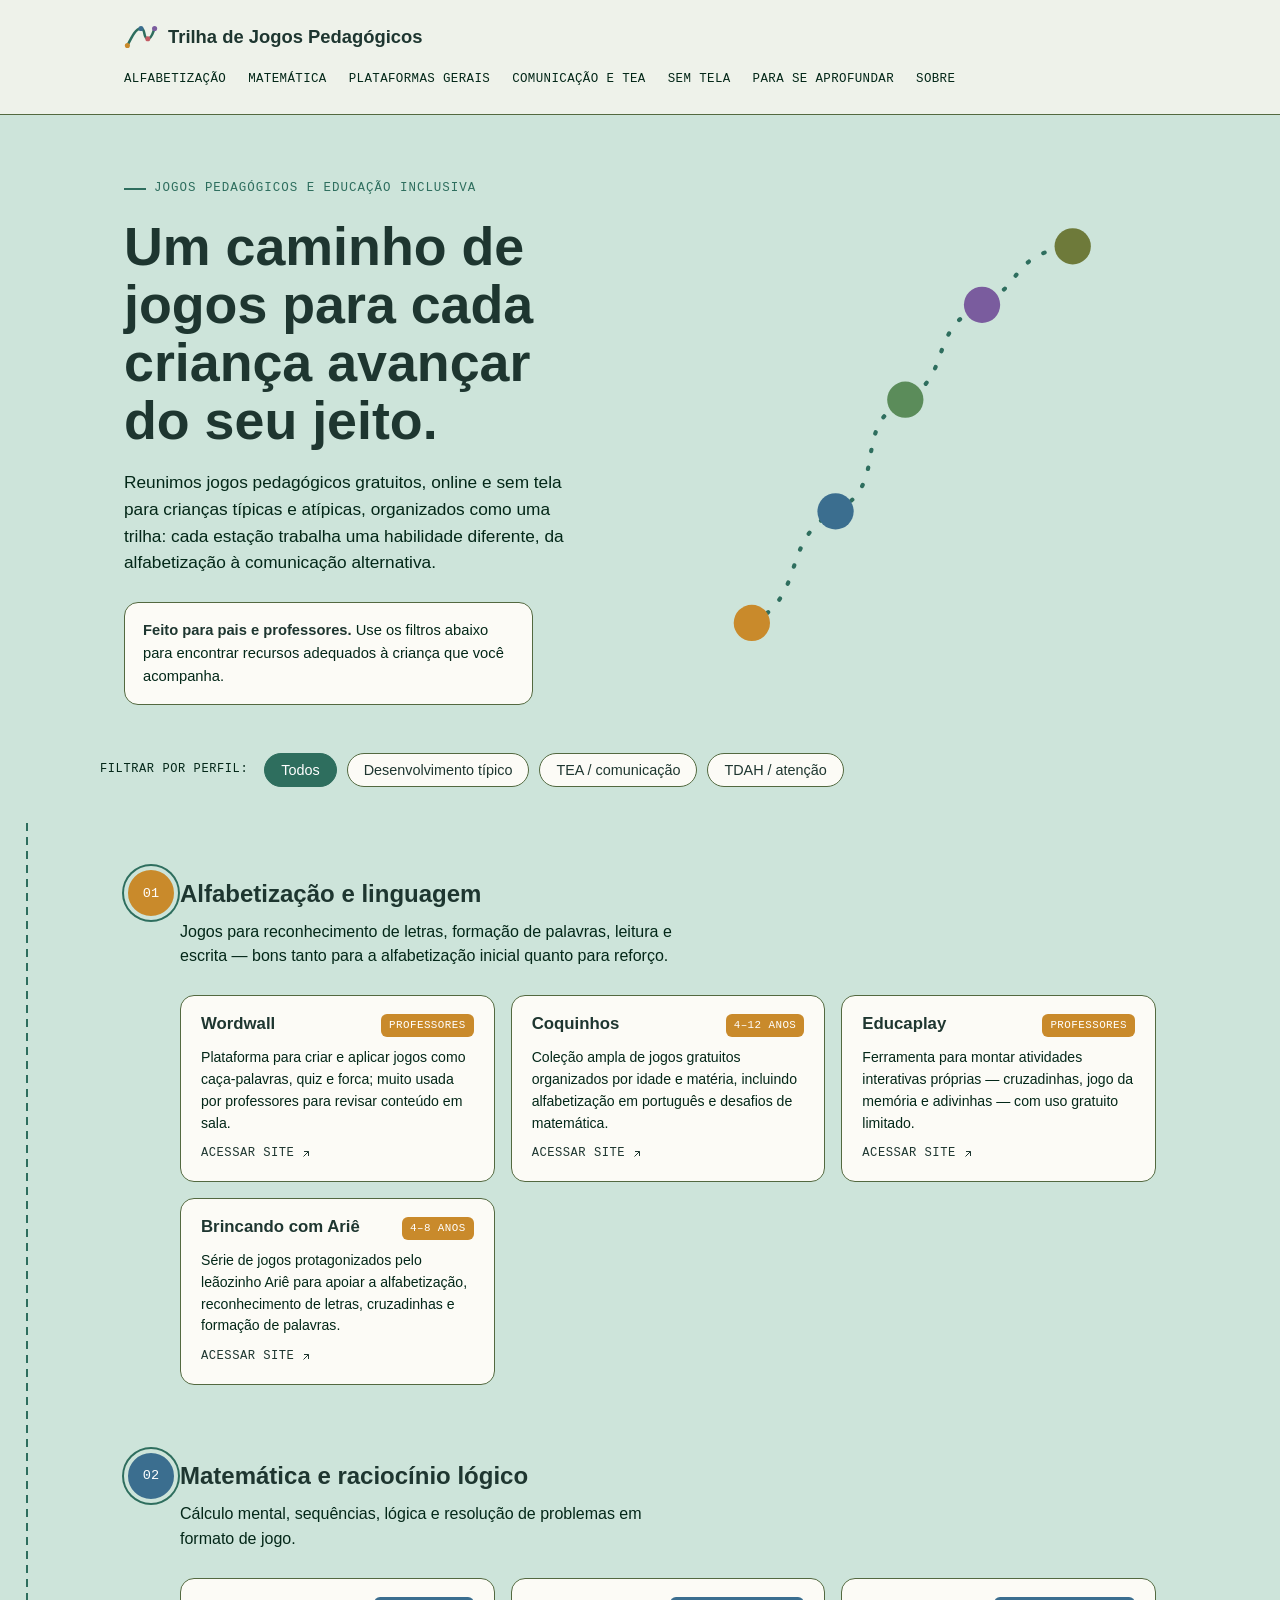
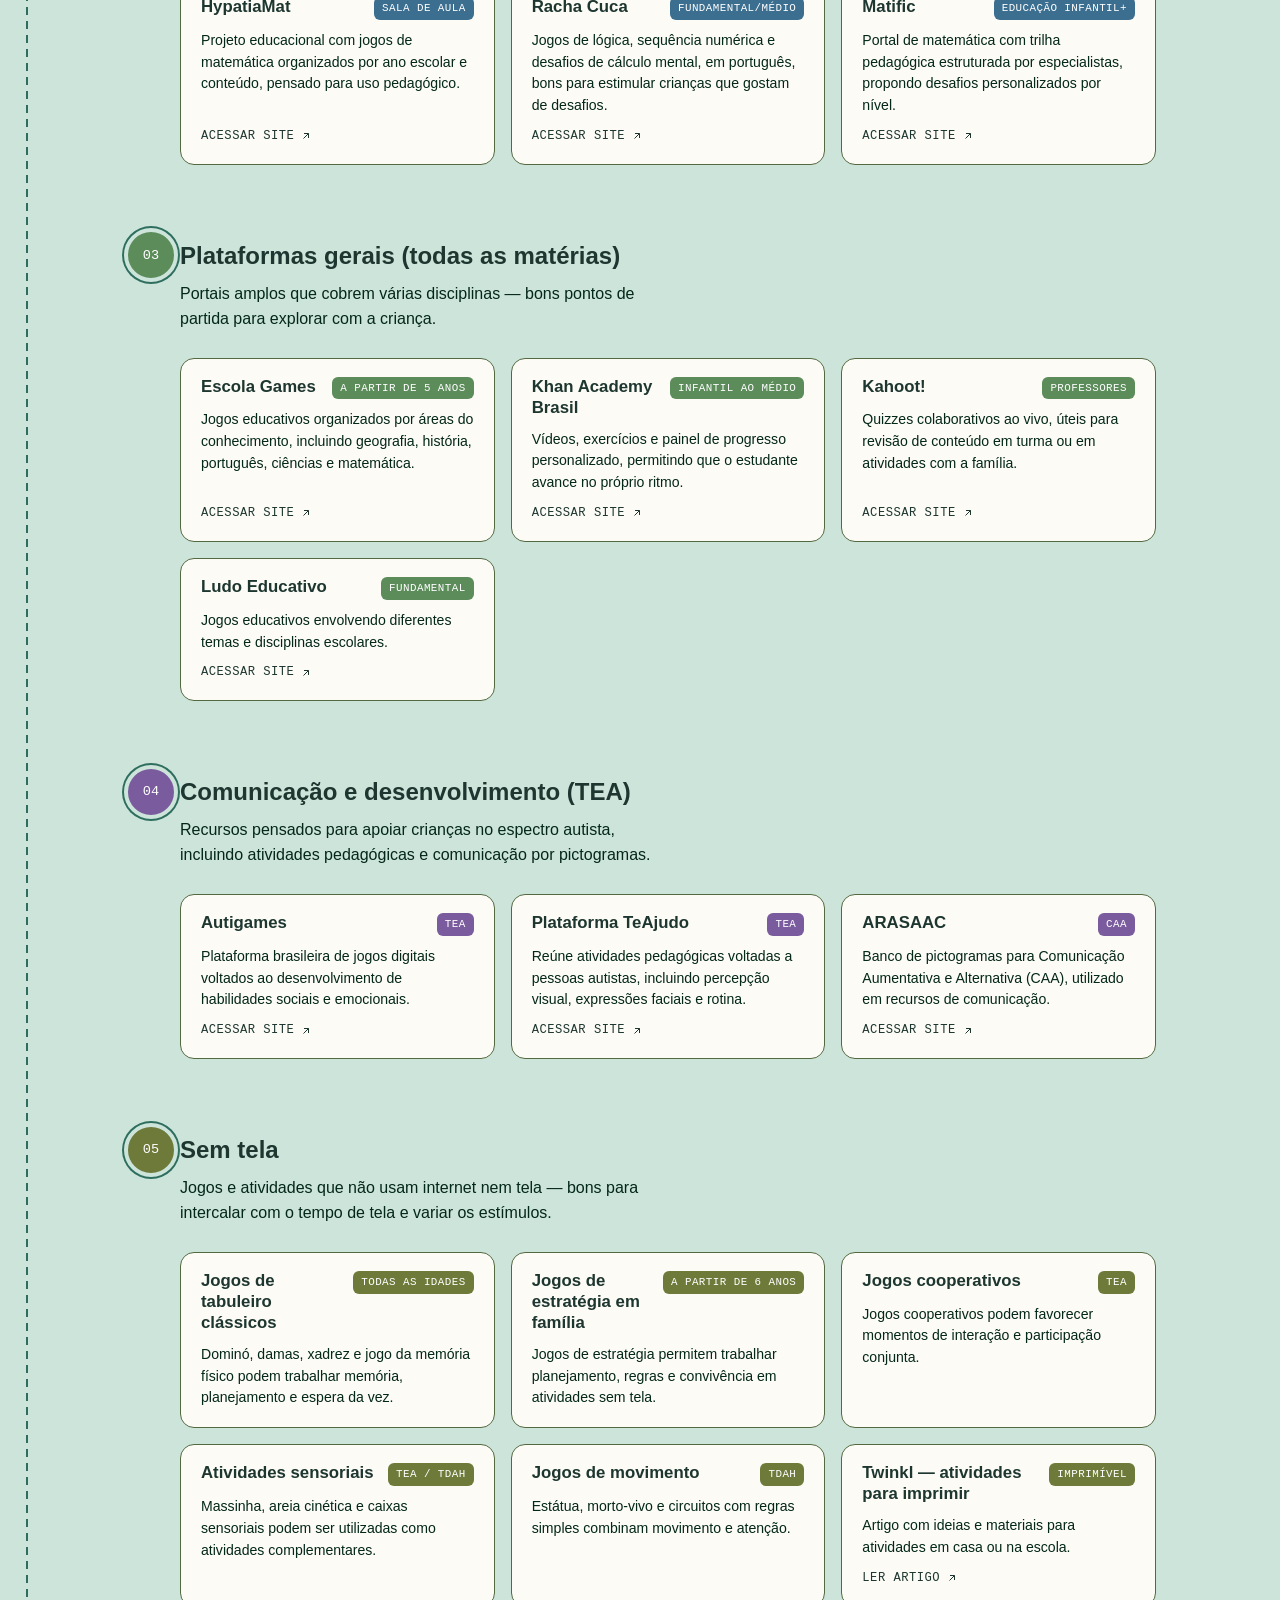
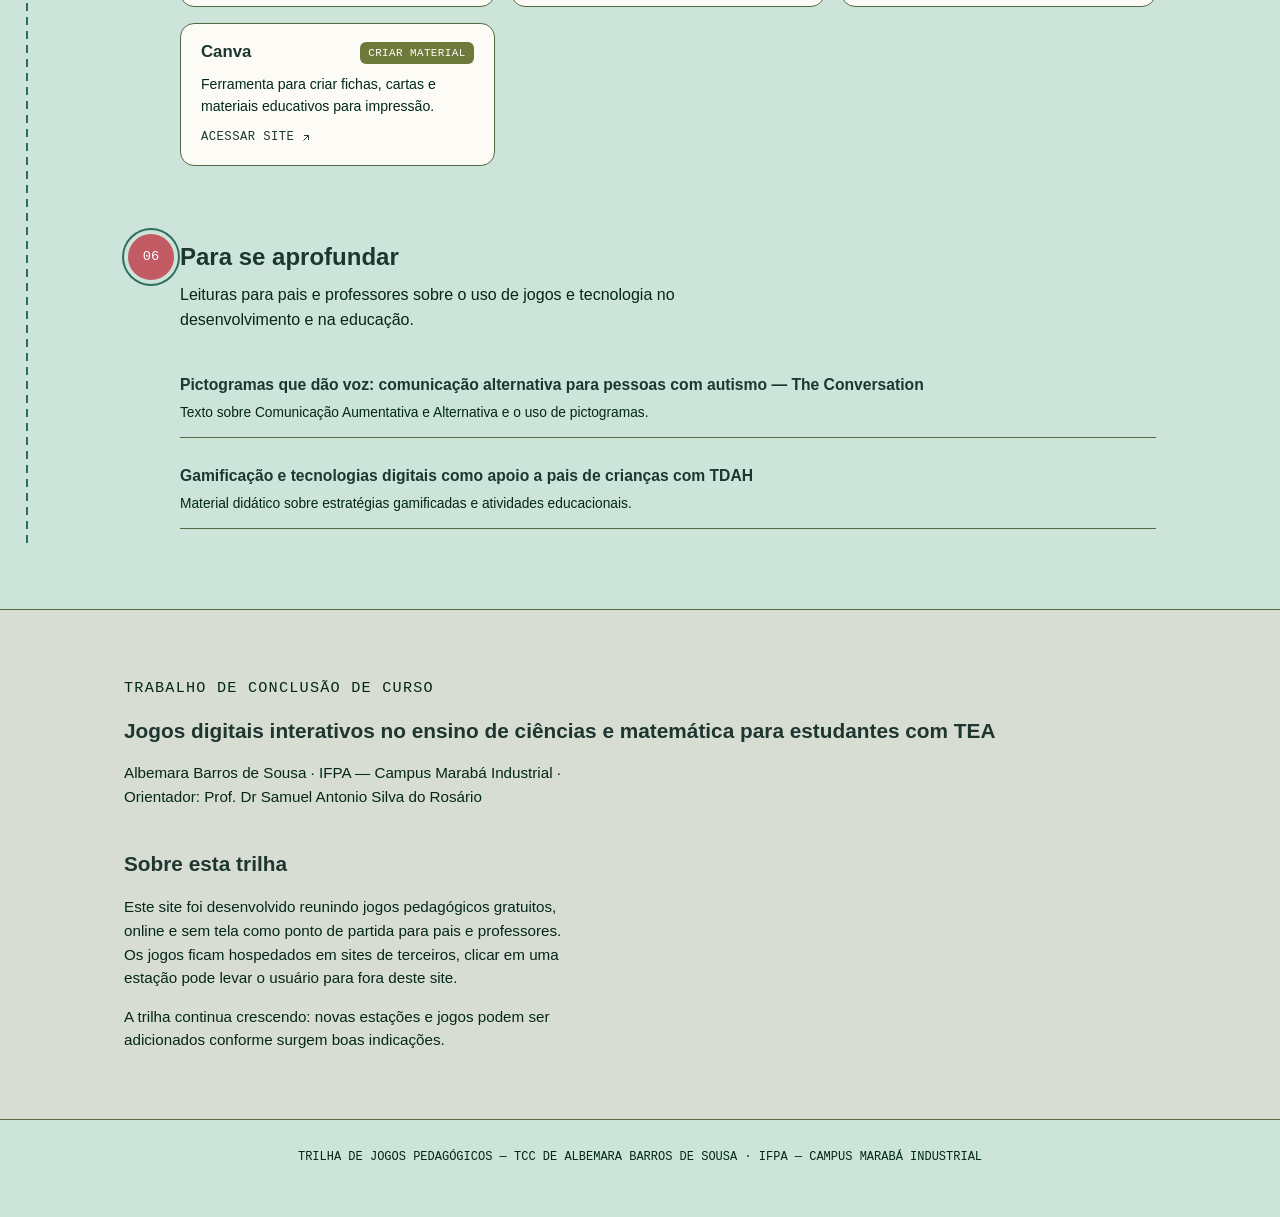
==== commit ca5e6d42: "Update index.html" ====
--- a/index.html
+++ b/index.html
@@ -607,7 +607,7 @@
           Sobre esta trilha
         </h2>
         <p>
-          Este site foi desenvolvido como parte do TCC,
+          Este site foi desenvolvido
           reunindo jogos pedagógicos gratuitos, online e sem tela
           como ponto de partida para pais e professores.
           Os jogos ficam hospedados em sites de terceiros,
--- a/css/style.css
+++ b/css/style.css
@@ -0,0 +1,558 @@
+:root {
+    --paper: #cde4da;
+    --paper-alt: #d8ddd4;
+    --ink: #1E3630;
+    --ink-soft: #032718;
+    --line: #536940;
+    --trilha: #2E6E5E;
+    --azul: #3B6E8F;
+    --verde: #5B8C5A;
+    --mostarda: #C98A2B;
+    --roxo: #7A5C9E;
+    --coral: #C25B63;
+    --oliva: #6E7A3A;
+    --card: #FCFBF6;
+    --radius: 14px;
+    --focus: #1E3630;
+}
+
+* {
+    box-sizing: border-box;
+}
+
+html {
+    scroll-behavior: smooth;
+}
+
+@media (prefers-reduced-motion: reduce) {
+    html {
+        scroll-behavior: auto;
+    }
+
+    * {
+        animation-duration: 0.001ms !important;
+        transition-duration: 0.001ms !important;
+    }
+}
+
+body {
+    margin: 0;
+    background: var(--paper);
+    color: var(--ink);
+    font-family: 'Work Sans', sans-serif;
+    line-height: 1.55;
+}
+
+h1,
+h2,
+h3 {
+    font-family: 'Fredoka', sans-serif;
+    font-weight: 600;
+    margin: 0;
+    color: var(--ink);
+}
+
+a {
+    color: inherit;
+}
+
+:focus-visible {
+    outline: 3px solid var(--focus);
+    outline-offset: 3px;
+    border-radius: 4px;
+}
+
+.wrap {
+    max-width: 1080px;
+    margin: 0 auto;
+    padding: 0 24px;
+}
+
+/* ---------- HEADER ---------- */
+
+header {
+    padding: 20px 0;
+    border-bottom: 1px solid var(--line);
+    position: sticky;
+    top: 0;
+    background: rgba(241, 244, 236, 0.92);
+    backdrop-filter: blur(6px);
+    z-index: 50;
+}
+
+.header-row {
+    display: flex;
+    align-items: center;
+    justify-content: space-between;
+    gap: 16px;
+    flex-wrap: wrap;
+}
+
+.brand {
+    display: flex;
+    align-items: center;
+    gap: 10px;
+}
+
+.brand-mark {
+    width: 34px;
+    height: 34px;
+    flex-shrink: 0;
+}
+
+.brand span {
+    font-family: 'Fredoka', sans-serif;
+    font-weight: 700;
+    font-size: 1.15rem;
+}
+
+nav {
+    display: flex;
+    gap: 22px;
+    flex-wrap: wrap;
+}
+
+nav a {
+    font-family: 'IBM Plex Mono', monospace;
+    font-size: 0.78rem;
+    letter-spacing: 0.03em;
+    text-decoration: none;
+    color: var(--ink-soft);
+    text-transform: uppercase;
+    border-bottom: 2px solid transparent;
+    padding-bottom: 3px;
+}
+
+nav a:hover {
+    border-bottom-color: var(--trilha);
+    color: var(--ink);
+}
+
+/* ---------- HERO ---------- */
+
+.hero {
+    padding: 64px 0 40px;
+}
+
+.eyebrow {
+    font-family: 'IBM Plex Mono', monospace;
+    font-size: 0.78rem;
+    letter-spacing: 0.08em;
+    text-transform: uppercase;
+    color: var(--trilha);
+    display: flex;
+    align-items: center;
+    gap: 8px;
+    margin-bottom: 18px;
+}
+
+.eyebrow::before {
+    content: "";
+    width: 22px;
+    height: 2px;
+    background: var(--trilha);
+    display: inline-block;
+}
+
+.hero h1 {
+    font-size: clamp(2.1rem, 4.2vw, 3.4rem);
+    line-height: 1.08;
+    max-width: 14ch;
+}
+
+.hero-grid {
+    display: grid;
+    grid-template-columns: 1.1fr 0.9fr;
+    gap: 40px;
+    align-items: center;
+}
+
+.hero p.lede {
+    margin-top: 20px;
+    font-size: 1.08rem;
+    color: var(--ink-soft);
+    max-width: 46ch;
+}
+
+.hero-note {
+    margin-top: 26px;
+    display: flex;
+    gap: 12px;
+    align-items: flex-start;
+    background: var(--card);
+    border: 1px solid var(--line);
+    border-radius: var(--radius);
+    padding: 16px 18px;
+    max-width: 46ch;
+}
+
+.hero-note p {
+    margin: 0;
+    font-size: 0.92rem;
+    color: var(--ink-soft);
+}
+
+.hero-note strong {
+    color: var(--ink);
+}
+
+/* ---------- FILTERS ---------- */
+
+.filters {
+    padding: 8px 0 36px;
+    display: flex;
+    flex-wrap: wrap;
+    gap: 10px;
+    align-items: center;
+}
+
+.filters .label {
+    font-family: 'IBM Plex Mono', monospace;
+    font-size: 0.75rem;
+    text-transform: uppercase;
+    letter-spacing: 0.05em;
+    color: var(--ink-soft);
+    margin-right: 6px;
+}
+
+.chip {
+    font-family: 'Work Sans', sans-serif;
+    font-size: 0.9rem;
+    font-weight: 500;
+    background: var(--card);
+    border: 1px solid var(--line);
+    color: var(--ink);
+    padding: 8px 16px;
+    border-radius: 999px;
+    cursor: pointer;
+    transition:
+        background 0.15s ease,
+        border-color 0.15s ease,
+        color 0.15s ease;
+}
+
+.chip:hover {
+    border-color: var(--trilha);
+}
+
+.chip.active {
+    background: var(--trilha);
+    border-color: var(--trilha);
+    color: #fff;
+}
+
+/* ---------- TRILHA / SECTIONS ---------- */
+
+main {
+    position: relative;
+}
+
+.trail-line {
+    position: absolute;
+    left: 26px;
+    top: 0;
+    bottom: 0;
+    width: 2px;
+    background-image: linear-gradient(var(--trilha) 60%,
+            transparent 0%);
+    background-size: 2px 14px;
+    background-repeat: repeat-y;
+}
+
+.estacao {
+    padding: 52px 0 20px;
+    scroll-margin-top: 90px;
+}
+
+.estacao-head {
+    display: flex;
+    align-items: center;
+    gap: 18px;
+    margin-bottom: 8px;
+    padding-left: 56px;
+    position: relative;
+}
+
+.marker {
+    position: absolute;
+    left: 0;
+    width: 54px;
+    height: 54px;
+    border-radius: 50%;
+    display: flex;
+    align-items: center;
+    justify-content: center;
+    font-family: 'IBM Plex Mono', monospace;
+    font-weight: 500;
+    font-size: 0.85rem;
+    color: #fff;
+    border: 4px solid var(--paper);
+    box-shadow: 0 0 0 2px var(--trilha);
+}
+
+.estacao-head h2 {
+    font-size: 1.5rem;
+}
+
+.estacao-sub {
+    padding-left: 56px;
+    color: var(--ink-soft);
+    max-width: 62ch;
+    margin: 6px 0 26px;
+}
+
+.cards {
+    padding-left: 56px;
+    display: grid;
+    grid-template-columns: repeat(auto-fill,
+            minmax(240px, 1fr));
+    gap: 16px;
+}
+
+.card {
+    background: var(--card);
+    border: 1px solid var(--line);
+    border-radius: var(--radius);
+    padding: 18px 20px;
+    display: flex;
+    flex-direction: column;
+    gap: 10px;
+    text-decoration: none;
+    transition:
+        transform 0.15s ease,
+        box-shadow 0.15s ease;
+}
+
+.card:hover {
+    transform: translateY(-3px);
+    box-shadow: 0 8px 20px -12px rgba(30,
+            54,
+            48,
+            0.35);
+}
+
+.card-top {
+    display: flex;
+    justify-content: space-between;
+    align-items: flex-start;
+    gap: 10px;
+}
+
+.card h3 {
+    font-size: 1.05rem;
+    line-height: 1.25;
+}
+
+.tag {
+    font-family: 'IBM Plex Mono', monospace;
+    font-size: 0.68rem;
+    text-transform: uppercase;
+    letter-spacing: 0.04em;
+    padding: 3px 8px;
+    border-radius: 6px;
+    white-space: nowrap;
+    color: #fff;
+    flex-shrink: 0;
+}
+
+.card p {
+    margin: 0;
+    font-size: 0.88rem;
+    color: var(--ink-soft);
+}
+
+.card .go {
+    margin-top: auto;
+    font-family: 'IBM Plex Mono', monospace;
+    font-size: 0.76rem;
+    text-transform: uppercase;
+    letter-spacing: 0.04em;
+    color: var(--ink);
+    display: flex;
+    align-items: center;
+    gap: 6px;
+}
+
+.card .go svg {
+    width: 12px;
+    height: 12px;
+    transition: transform 0.15s ease;
+}
+
+.card:hover .go svg {
+    transform: translate(2px, -2px);
+}
+
+.card.static {
+    cursor: default;
+}
+
+.card.static:hover {
+    transform: none;
+    box-shadow: none;
+}
+
+/* ---------- READING SECTION ---------- */
+
+.leitura {
+    padding-left: 56px;
+    display: grid;
+    gap: 12px;
+}
+
+.leitura a {
+    display: block;
+    background: transparent;
+    border-bottom: 1px solid var(--line);
+    padding: 14px 0;
+    text-decoration: none;
+}
+
+.leitura a:hover .leitura-title {
+    color: var(--trilha);
+}
+
+.leitura-title {
+    font-weight: 600;
+    font-size: 0.98rem;
+}
+
+.leitura p {
+    margin: 4px 0 0;
+    font-size: 0.86rem;
+    color: var(--ink-soft);
+}
+
+/* ---------- ABOUT / DISCLAIMER ---------- */
+
+.about {
+    margin-top: 60px;
+    background: var(--paper-alt);
+    border-top: 1px solid var(--line);
+    border-bottom: 1px solid var(--line);
+    padding: 52px 0;
+}
+
+.autoria {
+    margin-bottom: 40px;
+}
+
+.eyebrow-plain {
+    font-family: 'IBM Plex Mono', monospace;
+    font-size: 0.78rem;
+    letter-spacing: 0.08em;
+    text-transform: uppercase;
+    color: var(--trilha);
+    margin-bottom: 14px;
+}
+
+.autoria h2 {
+    font-size: 1.3rem;
+    margin-bottom: 12px;
+}
+
+.autoria-meta {
+    color: var(--ink-soft);
+    margin: 0;
+}
+
+.about-grid {
+    display: grid;
+    grid-template-columns: 1fr;
+    gap: 40px;
+}
+
+.about h2 {
+    font-size: 1.3rem;
+    margin-bottom: 14px;
+}
+
+.about p {
+    color: var(--ink-soft);
+    font-size: 0.95rem;
+    max-width: 52ch;
+}
+
+/* ---------- FOOTER ---------- */
+
+footer {
+    padding: 28px 0 50px;
+}
+
+footer p {
+    font-family: 'IBM Plex Mono', monospace;
+    font-size: 0.75rem;
+    color: var(--ink-soft);
+    text-align: center;
+}
+
+/* ---------- RESPONSIVO ---------- */
+
+@media (max-width: 720px) {
+
+    .wrap {
+        padding: 0 18px;
+    }
+
+    header {
+        position: relative;
+    }
+
+    .header-row {
+        align-items: flex-start;
+    }
+
+    nav {
+        gap: 12px 16px;
+    }
+
+    nav a {
+        font-size: 0.7rem;
+    }
+
+    .hero {
+        padding: 42px 0 30px;
+    }
+
+    .hero-grid {
+        grid-template-columns: 1fr;
+        gap: 20px;
+    }
+
+    .hero h1 {
+        max-width: none;
+    }
+
+    .trail-line {
+        display: none;
+    }
+
+    .estacao-head {
+        padding-left: 0;
+    }
+
+    .marker {
+        position: static;
+        box-shadow: none;
+        border: none;
+        margin-right: 0;
+        flex-shrink: 0;
+    }
+
+    .estacao-sub {
+        padding-left: 0;
+    }
+
+    .cards {
+        padding-left: 0;
+        grid-template-columns: 1fr;
+    }
+
+    .leitura {
+        padding-left: 0;
+    }
+
+    .about-grid {
+        grid-template-columns: 1fr;
+    }
+}
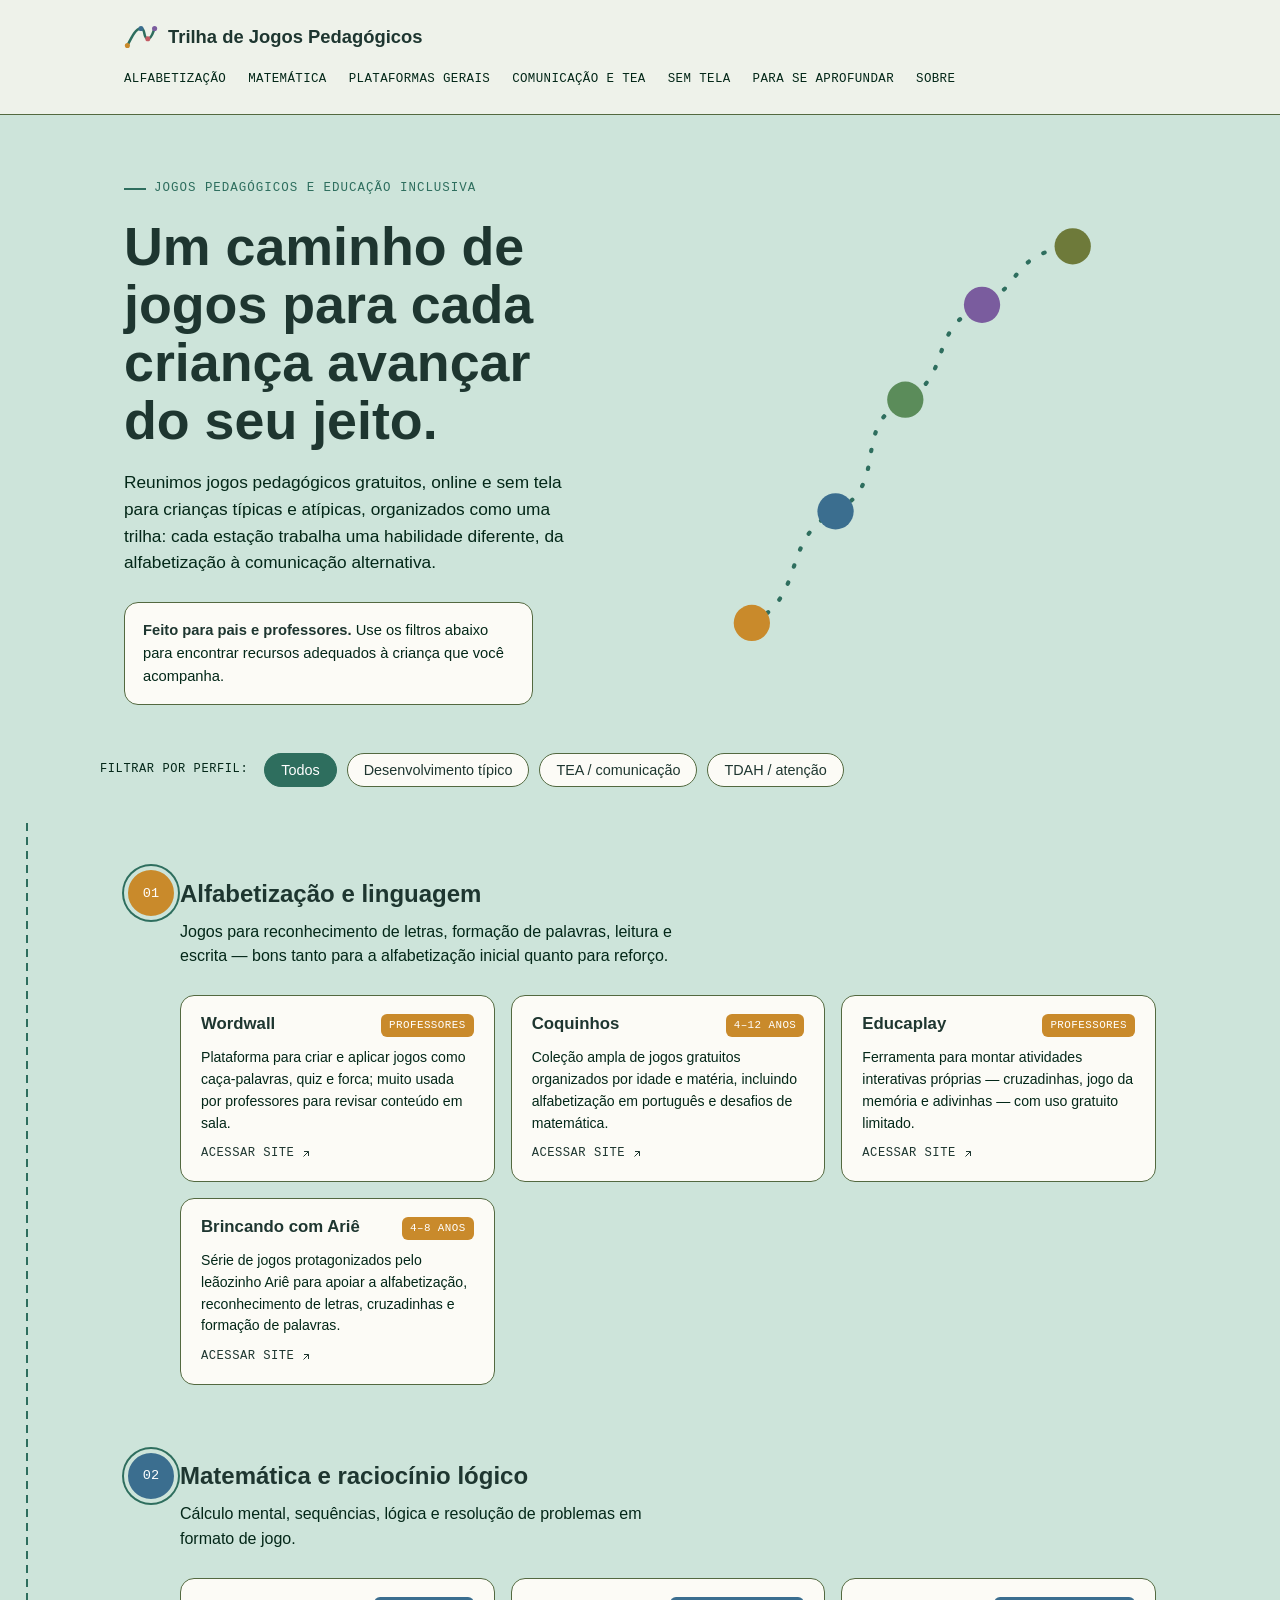
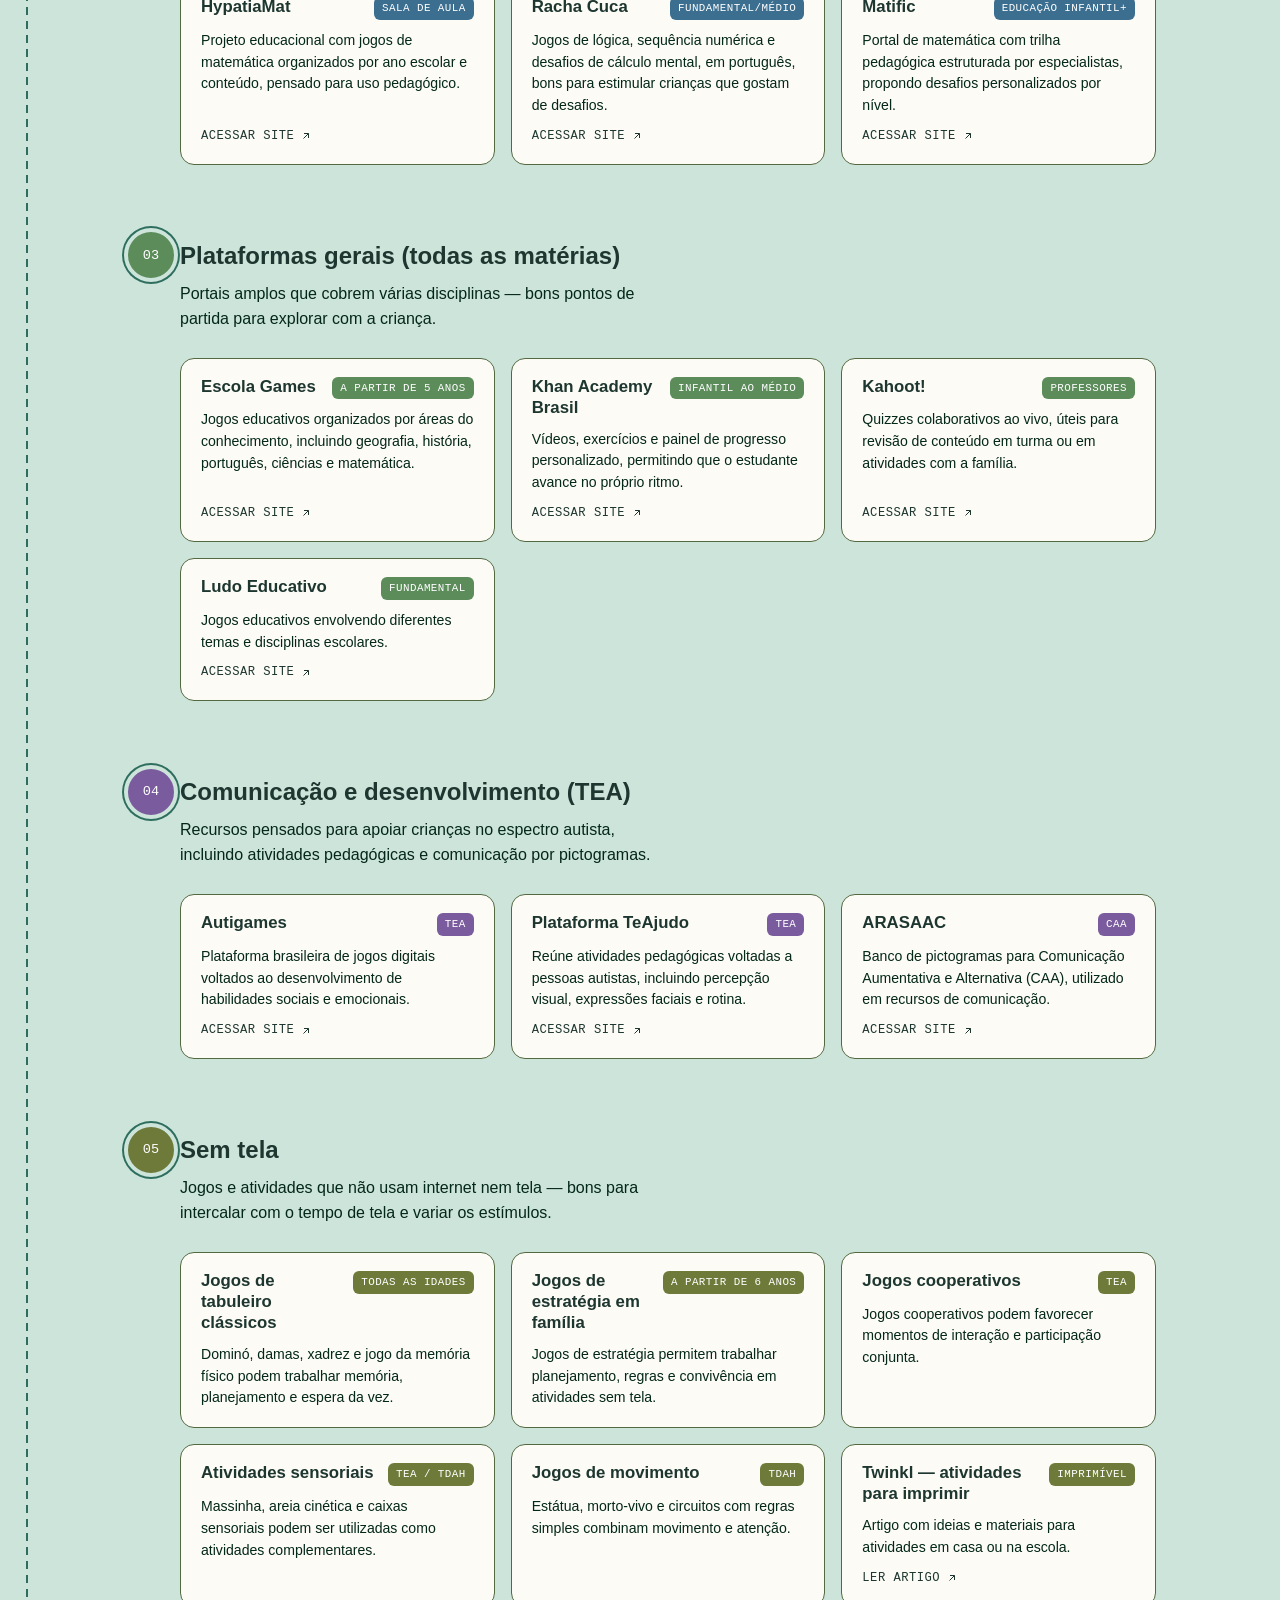
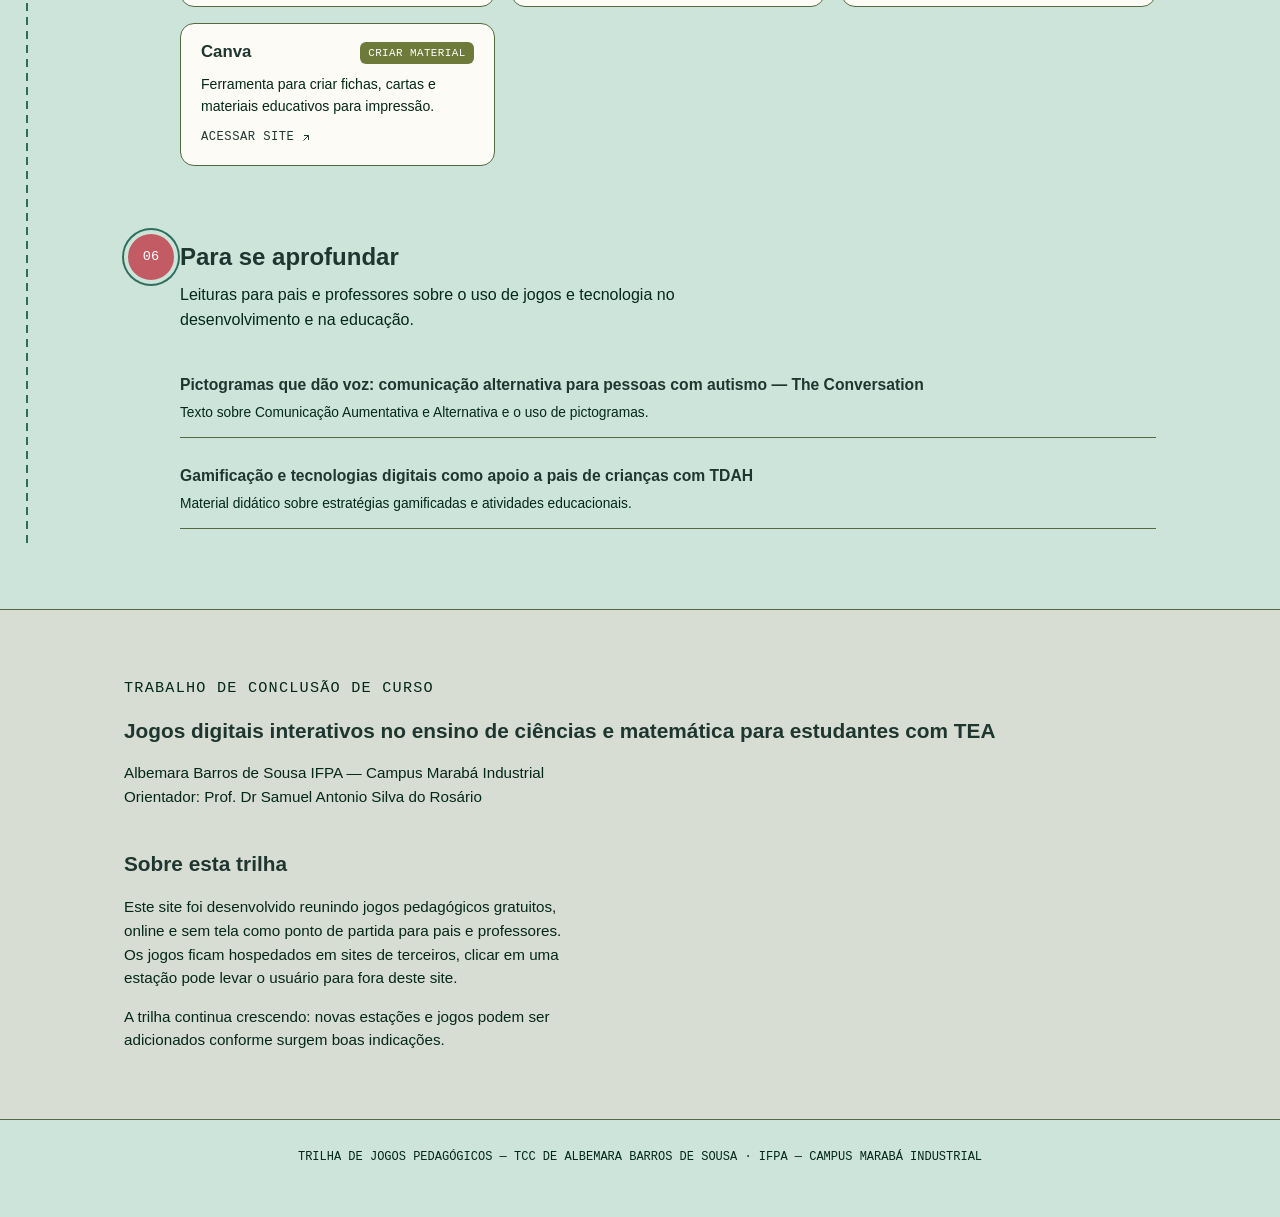
==== commit 1c81a5a2: "Update index.html" ====
--- a/index.html
+++ b/index.html
@@ -596,7 +596,7 @@
           para estudantes com TEA
         </h2>
         <p class="autoria-meta">
-          Albemara Barros de Sousa · IFPA — Campus Marabá Industrial ·
+          Albemara Barros de Sousa  IFPA — Campus Marabá Industrial 
           Orientador: Prof. Dr Samuel Antonio Silva do Rosário
         </p>
       </div>
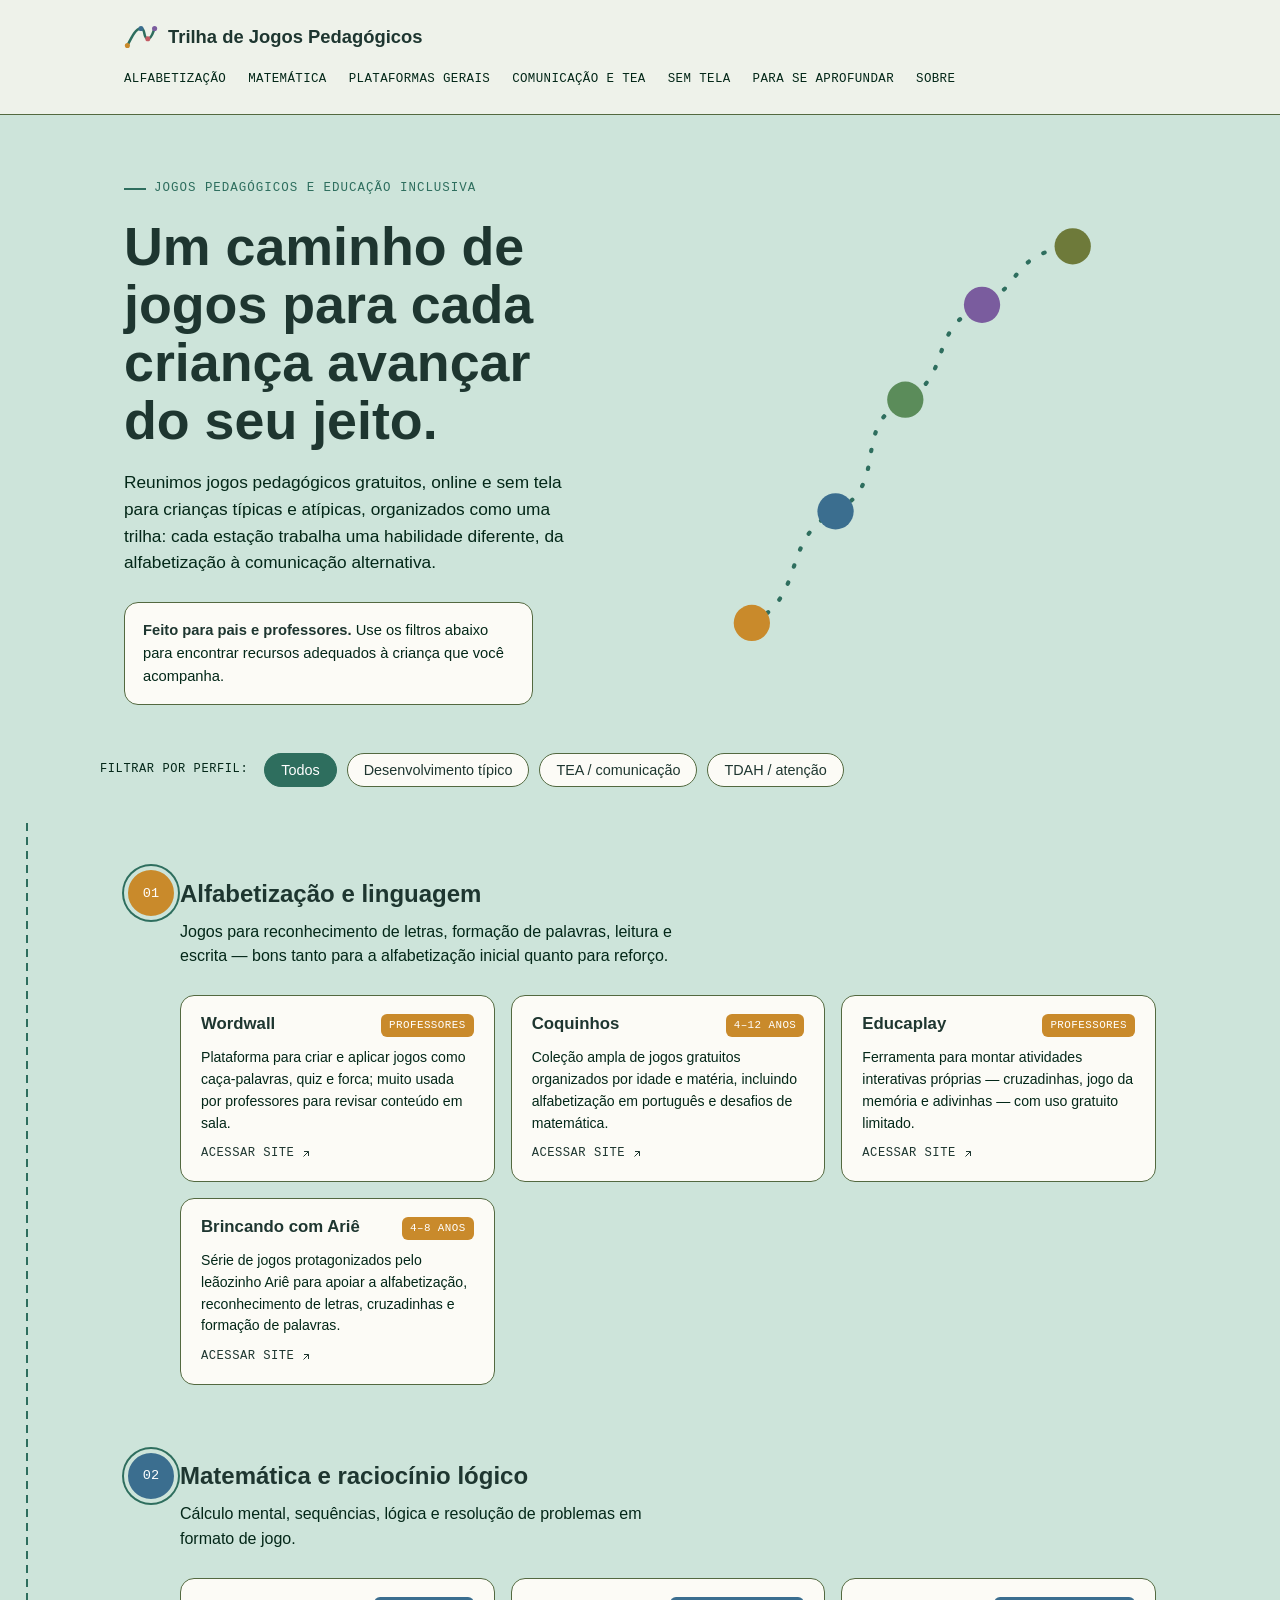
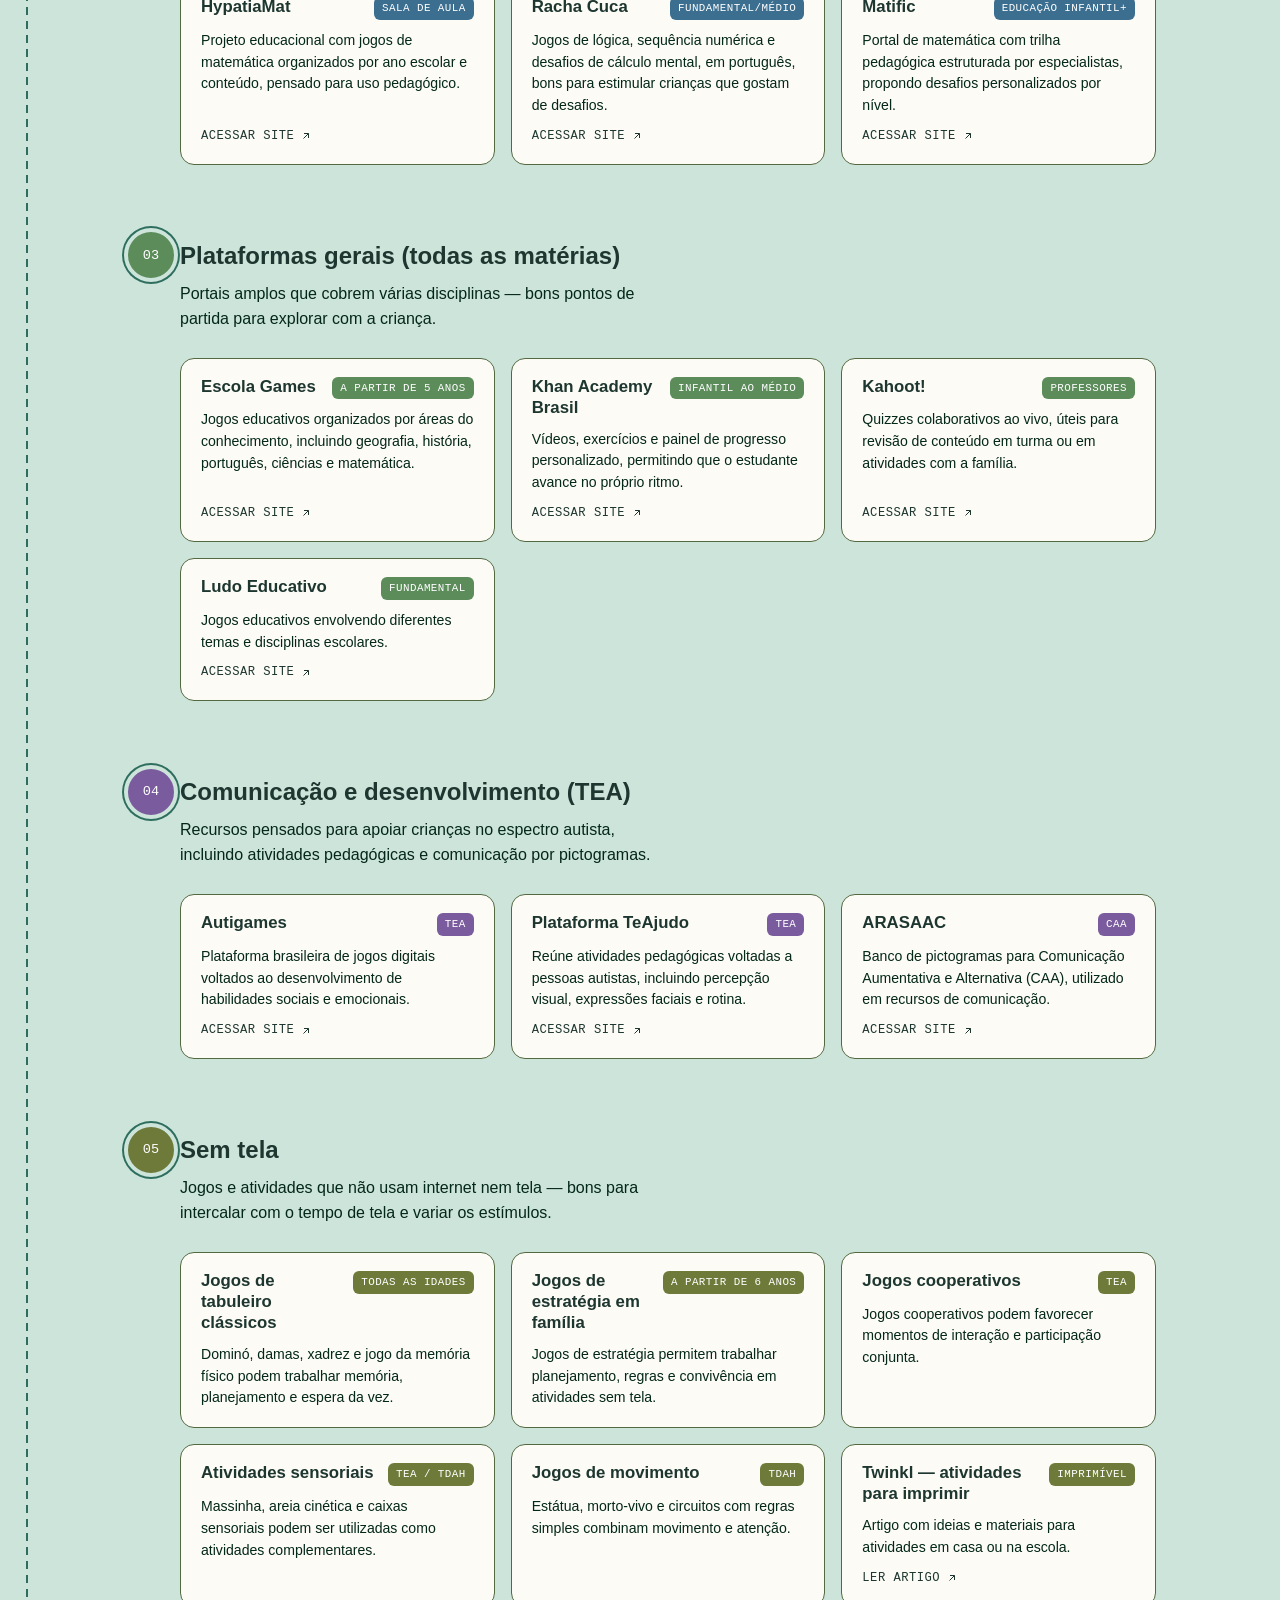
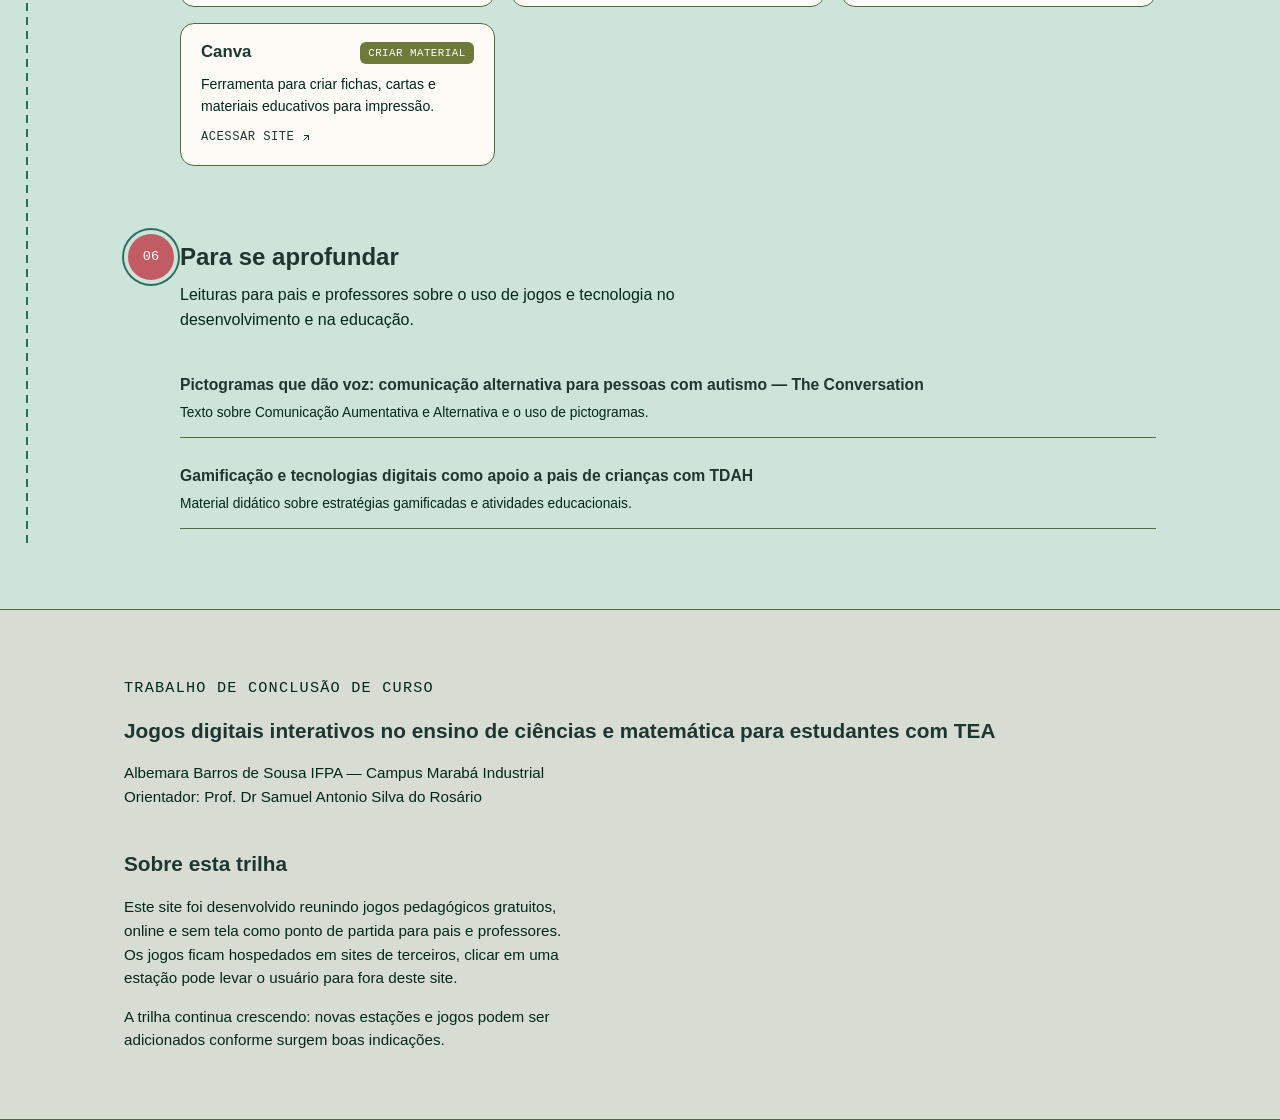
==== commit 77500c20: "Remove footer and closing tags from index.html Removed footer and closing tags from index.html." ====
--- a/index.html
+++ b/index.html
@@ -607,8 +607,7 @@
           Sobre esta trilha
         </h2>
         <p>
-          Este site foi desenvolvido
-          reunindo jogos pedagógicos gratuitos, online e sem tela
+          Este site foi desenvolvido reunindo jogos pedagógicos gratuitos, online e sem tela
           como ponto de partida para pais e professores.
           Os jogos ficam hospedados em sites de terceiros,
           clicar em uma estação pode levar o usuário para fora
@@ -618,17 +617,6 @@
           A trilha continua crescendo: novas estações e jogos
           podem ser adicionados conforme surgem boas indicações.
         </p>
-      </div>
-    </div>
-  </section>
-  <!--RODAPÉ-->
-  <footer>
-    <p class="wrap">
-      TRILHA DE JOGOS PEDAGÓGICOS — TCC DE ALBEMARA BARROS DE SOUSA ·
-      IFPA — CAMPUS MARABÁ INDUSTRIAL
-    </p>
-  </footer>
-  <!-- JAVASCRIPT-->
-  <script src="js/script.js"></script>
-</body>
-</html>
+ 
+
+
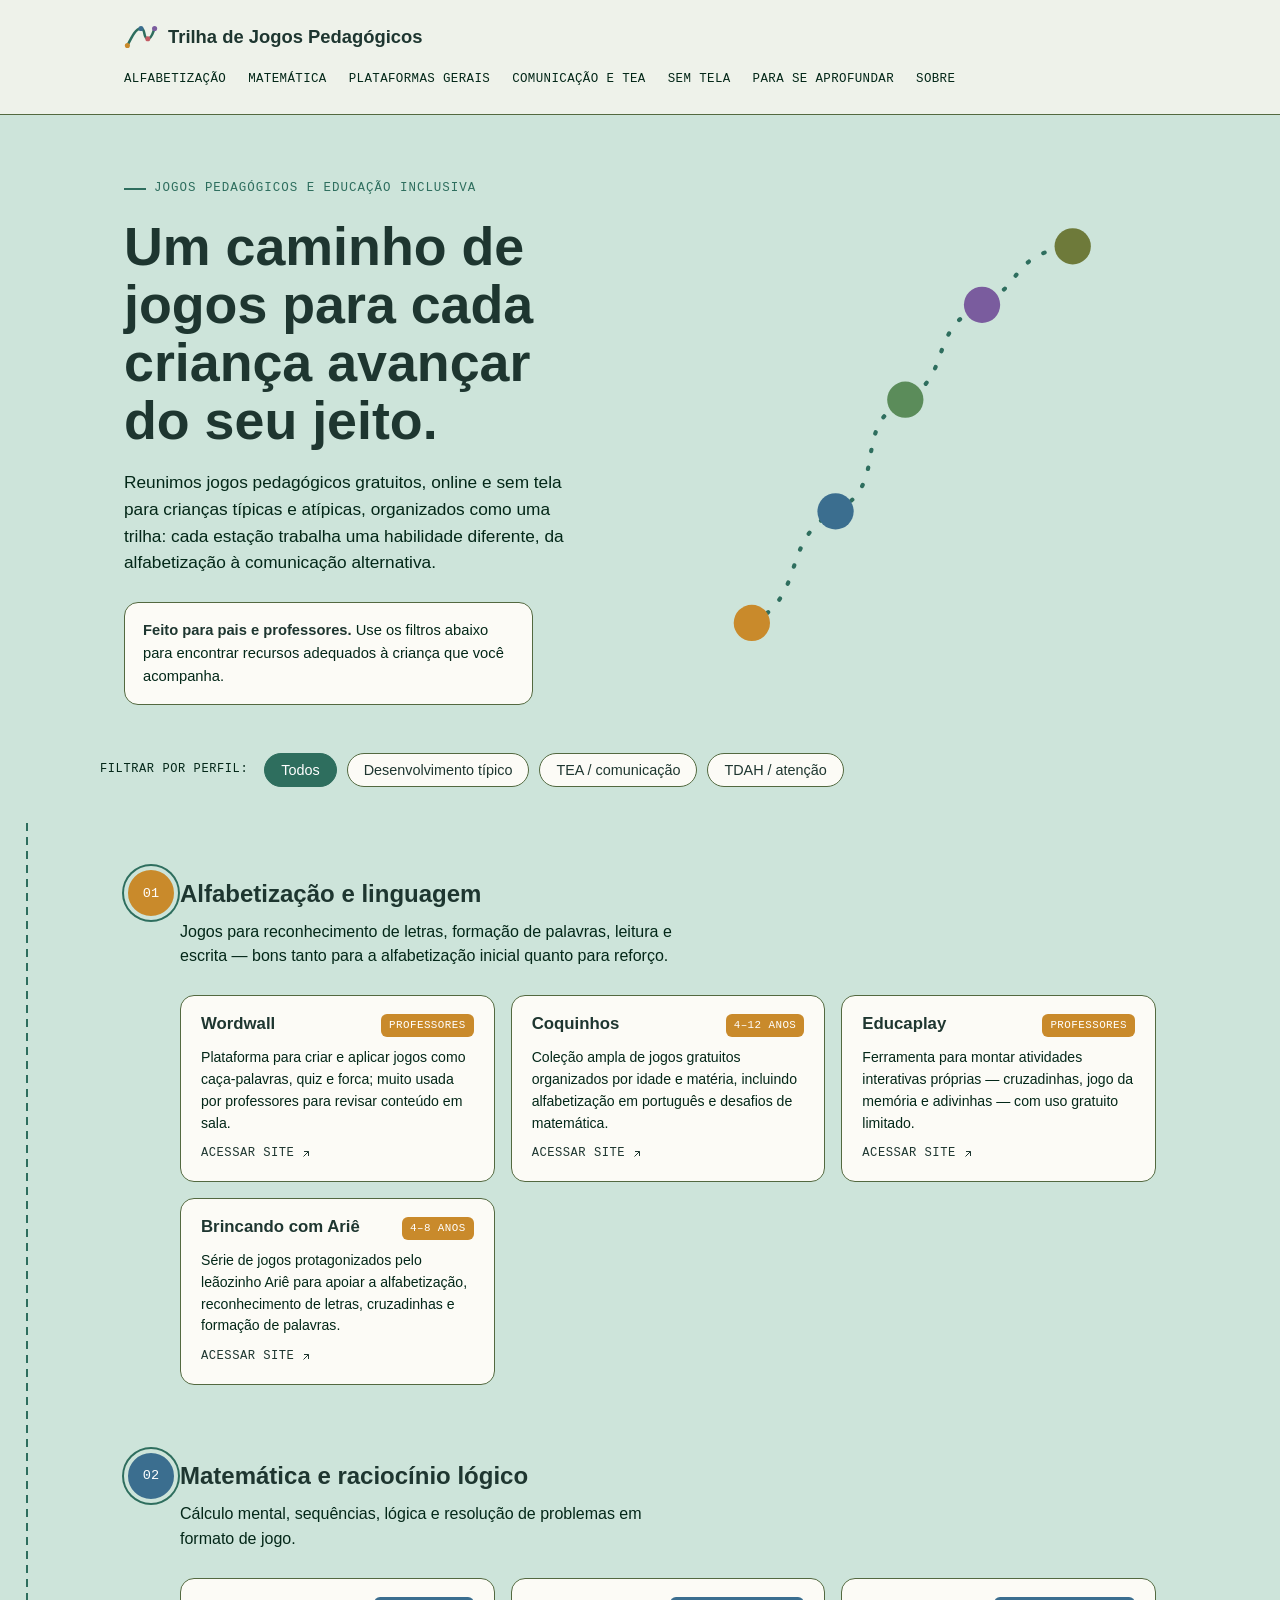
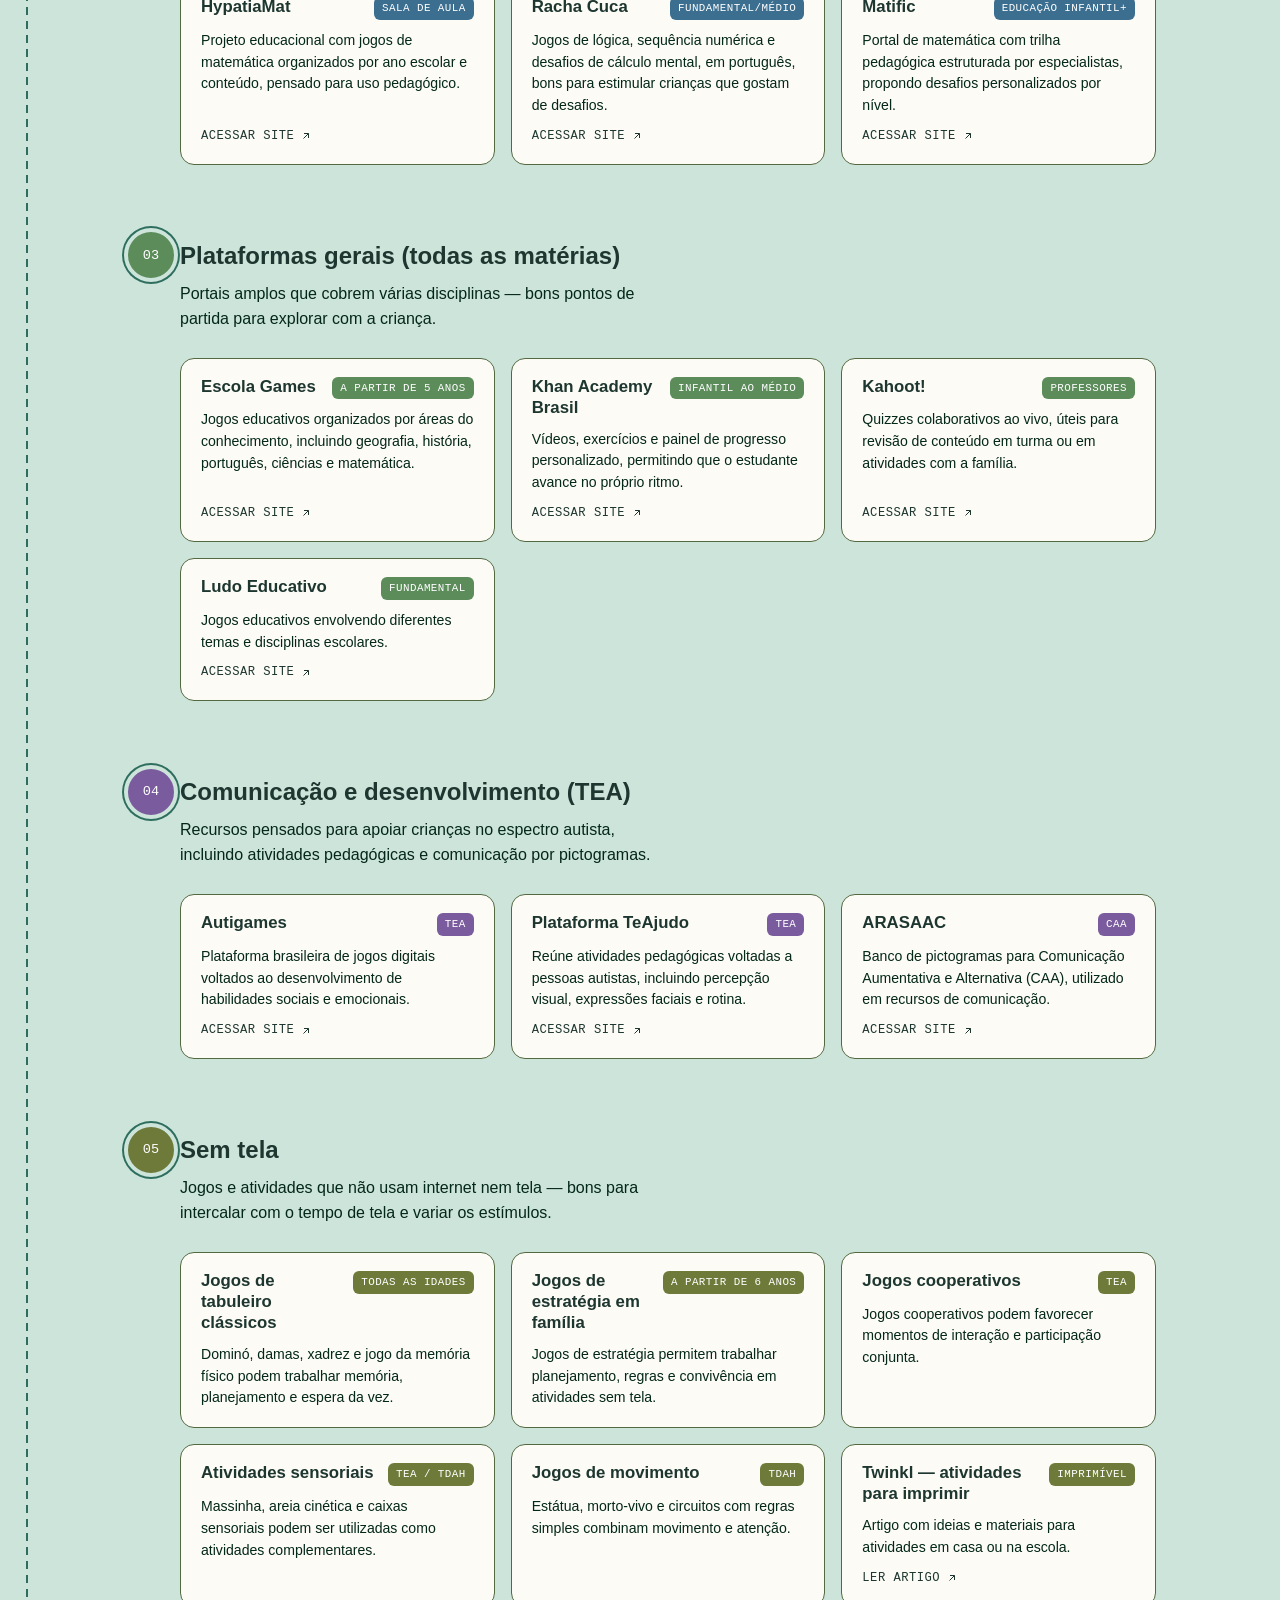
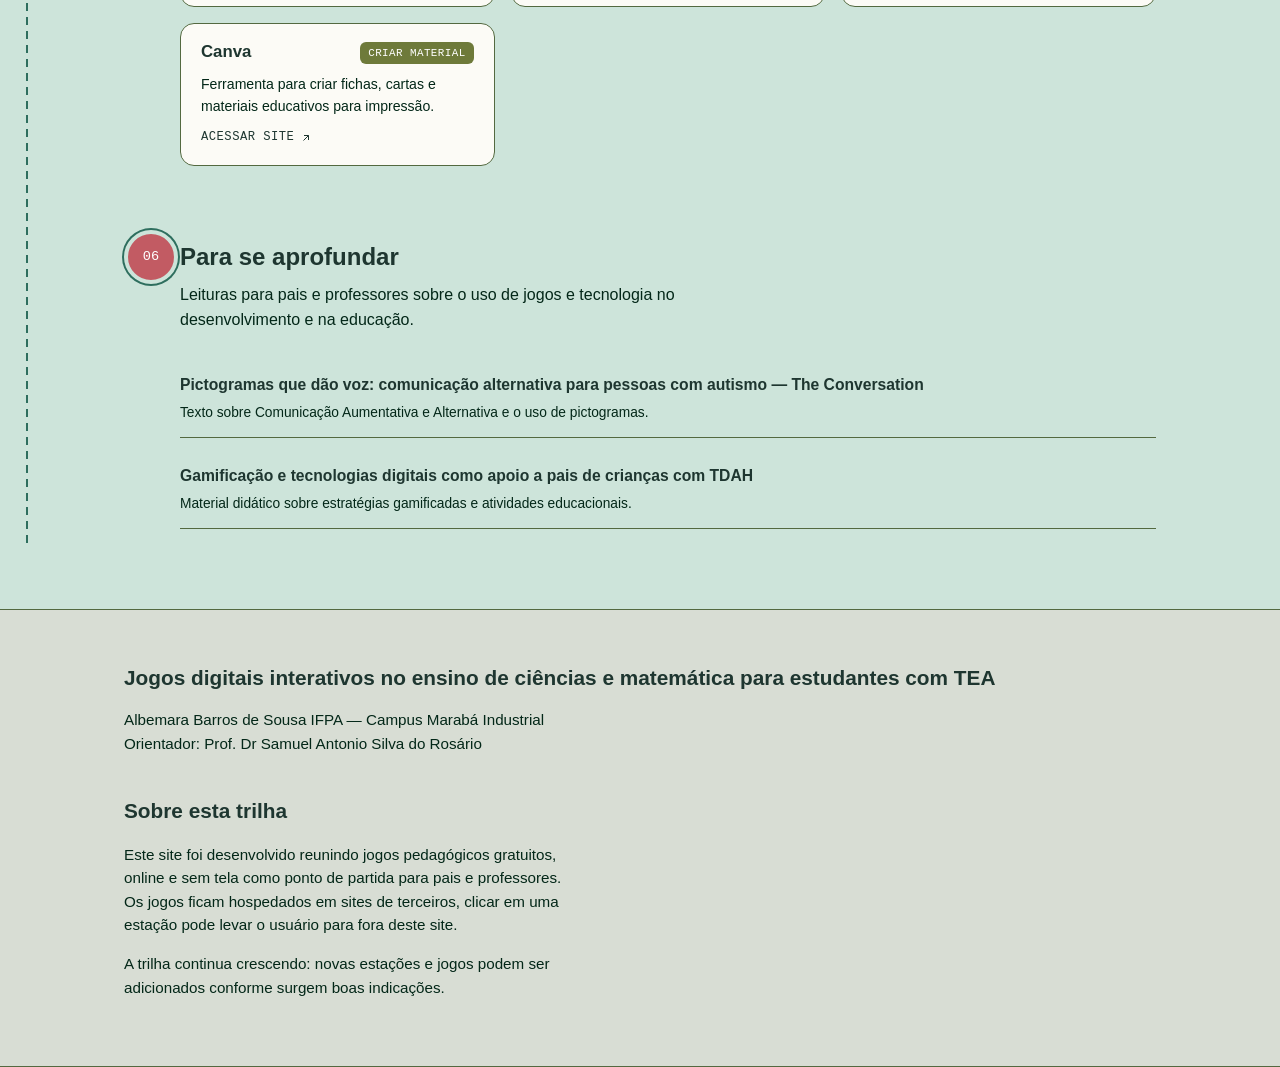
==== commit 299dd38e: "Remove paragraph from about section in index.html Removed the 'Trabalho de Conclusão de Curso' parag" ====
--- a/index.html
+++ b/index.html
@@ -588,9 +588,6 @@
   <section class="about" id="sobre">
     <div class="wrap">
       <div class="autoria">
-        <p class="eyebrow-plain">
-          Trabalho de Conclusão de Curso
-        </p>
         <h2>
           Jogos digitais interativos no ensino de ciências e matemática
           para estudantes com TEA
